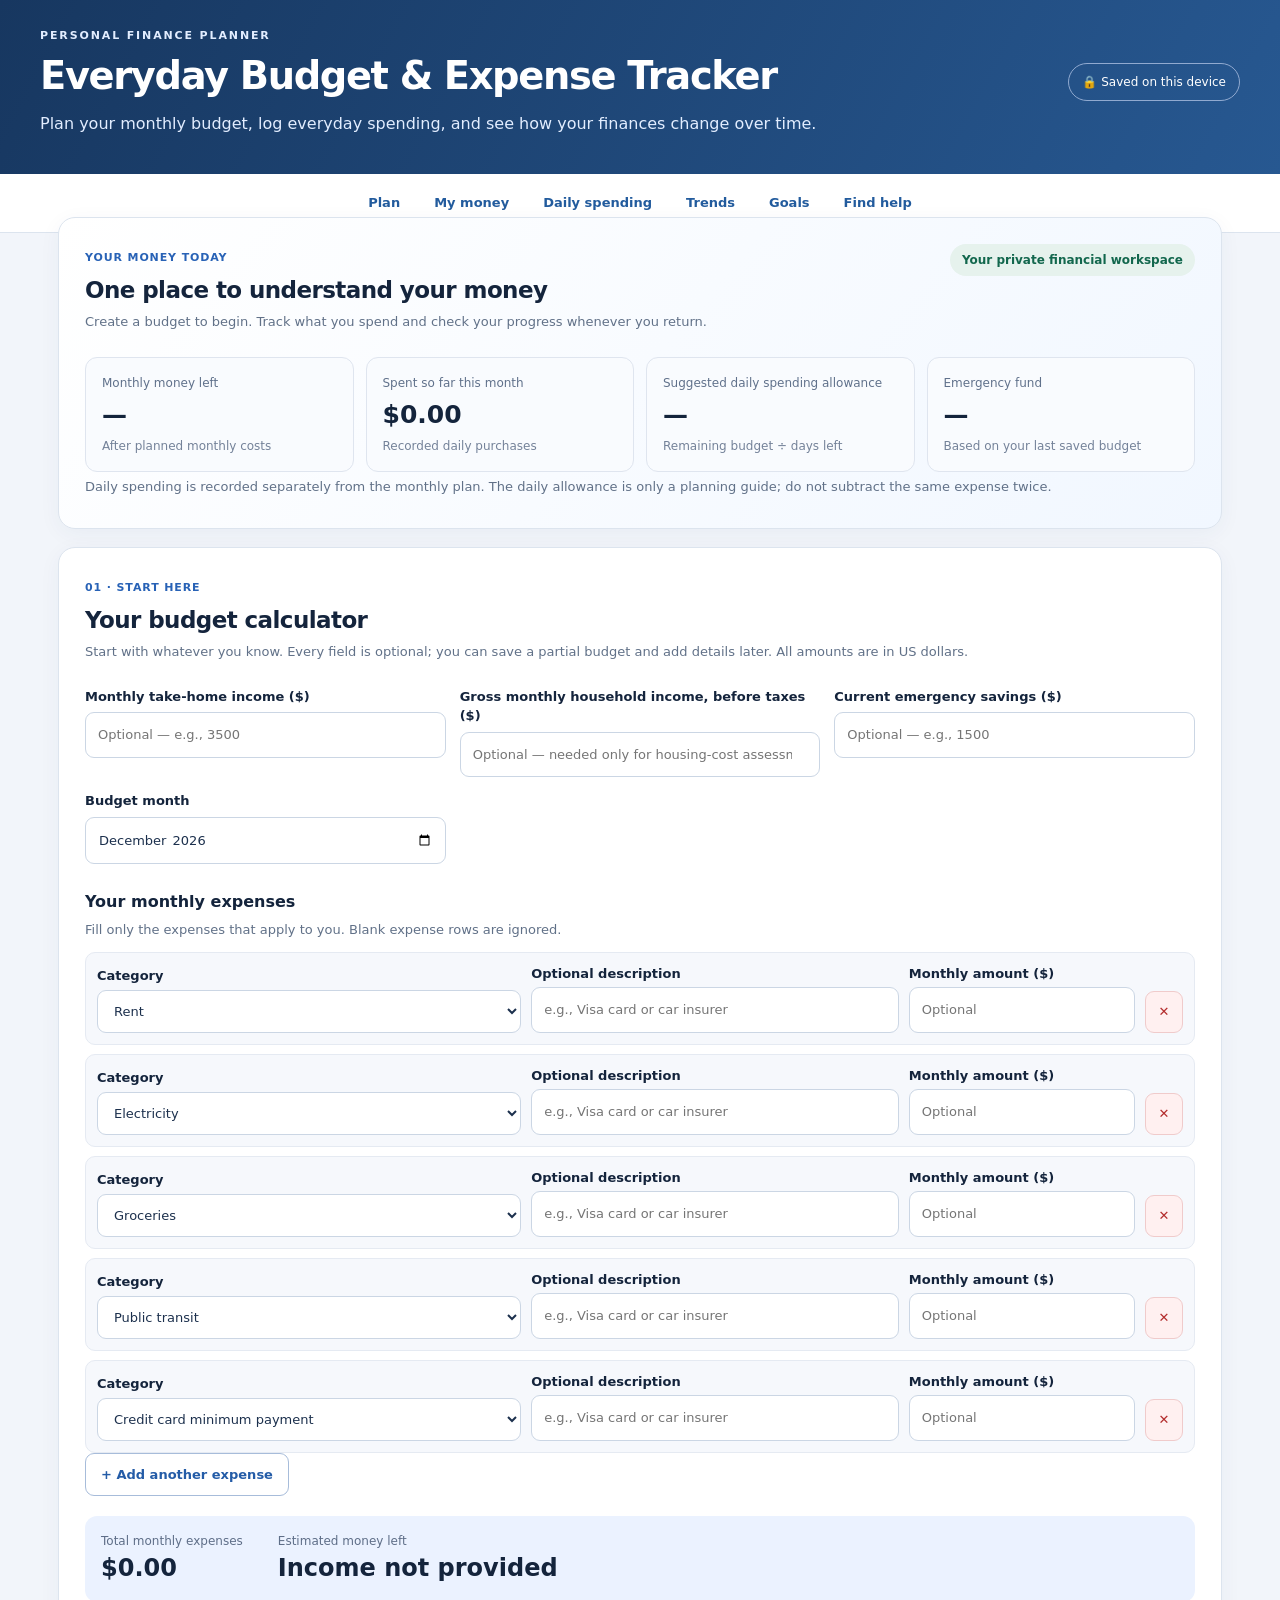
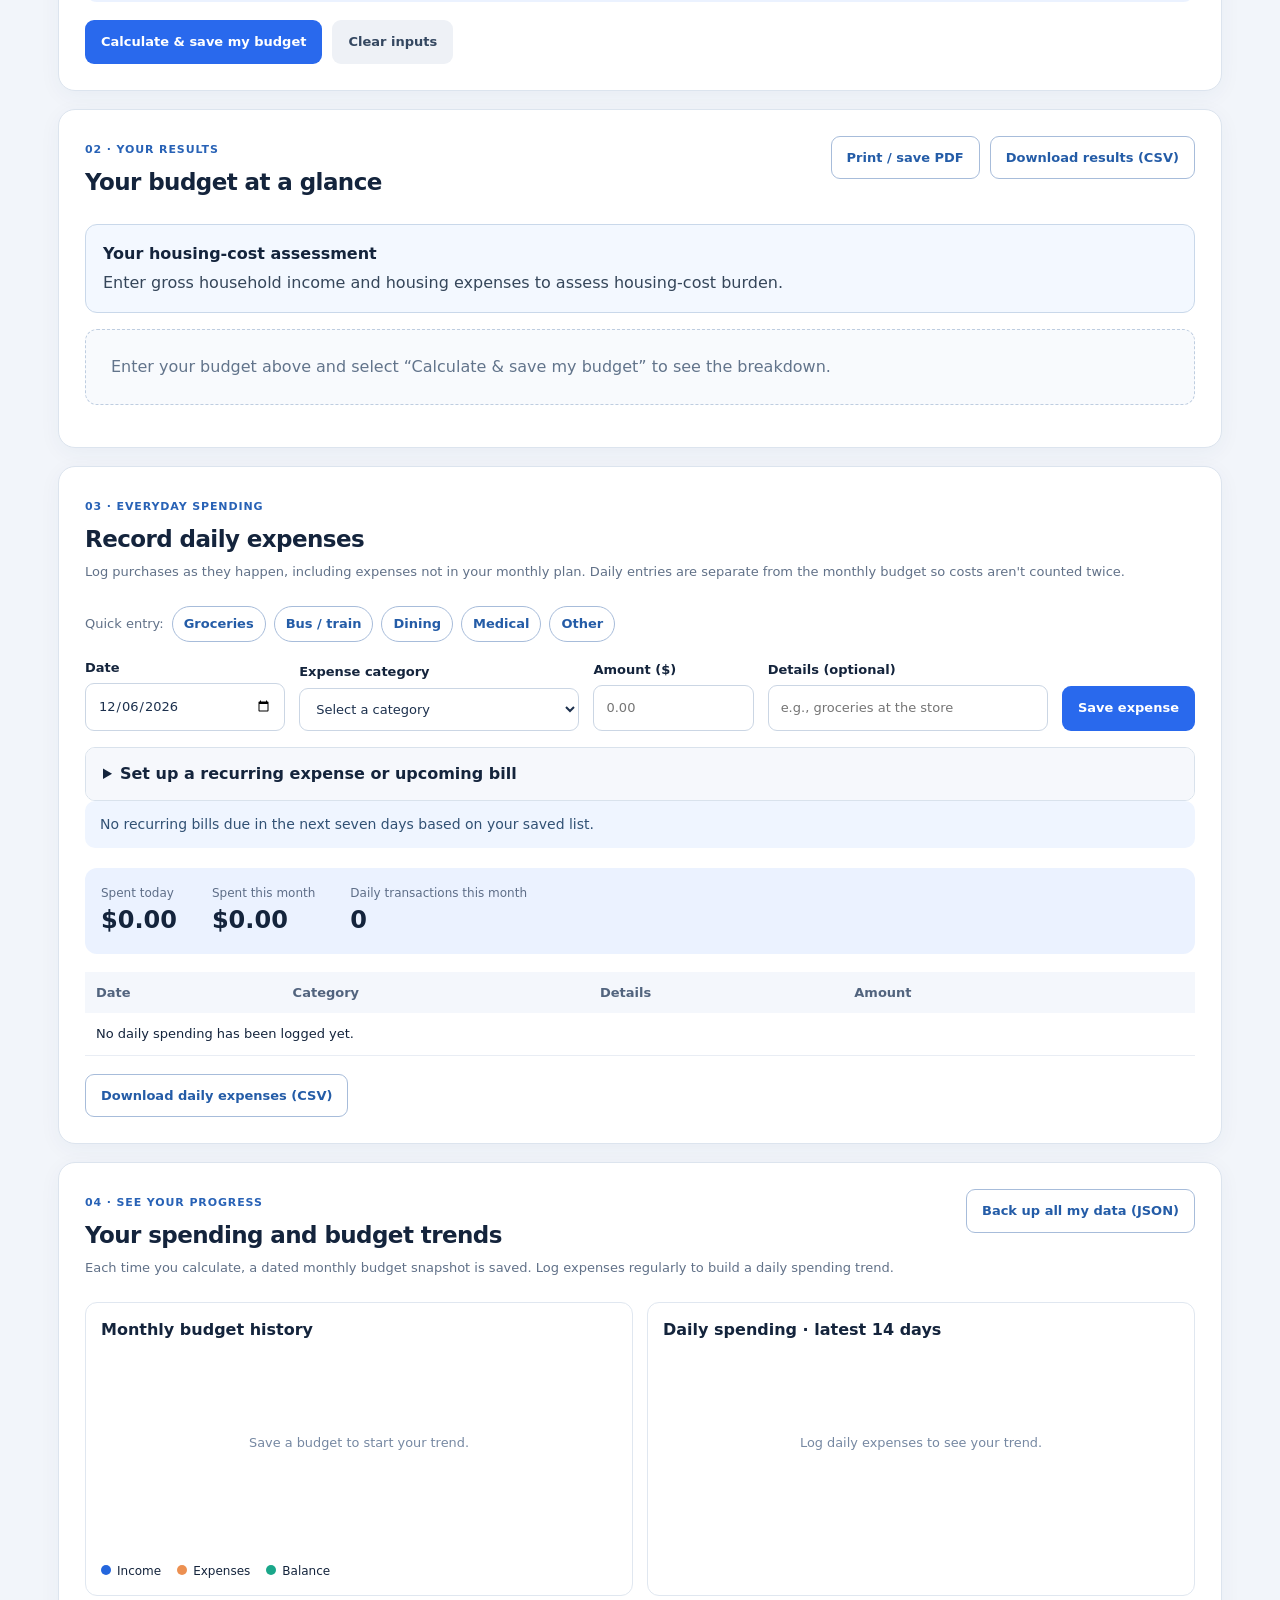
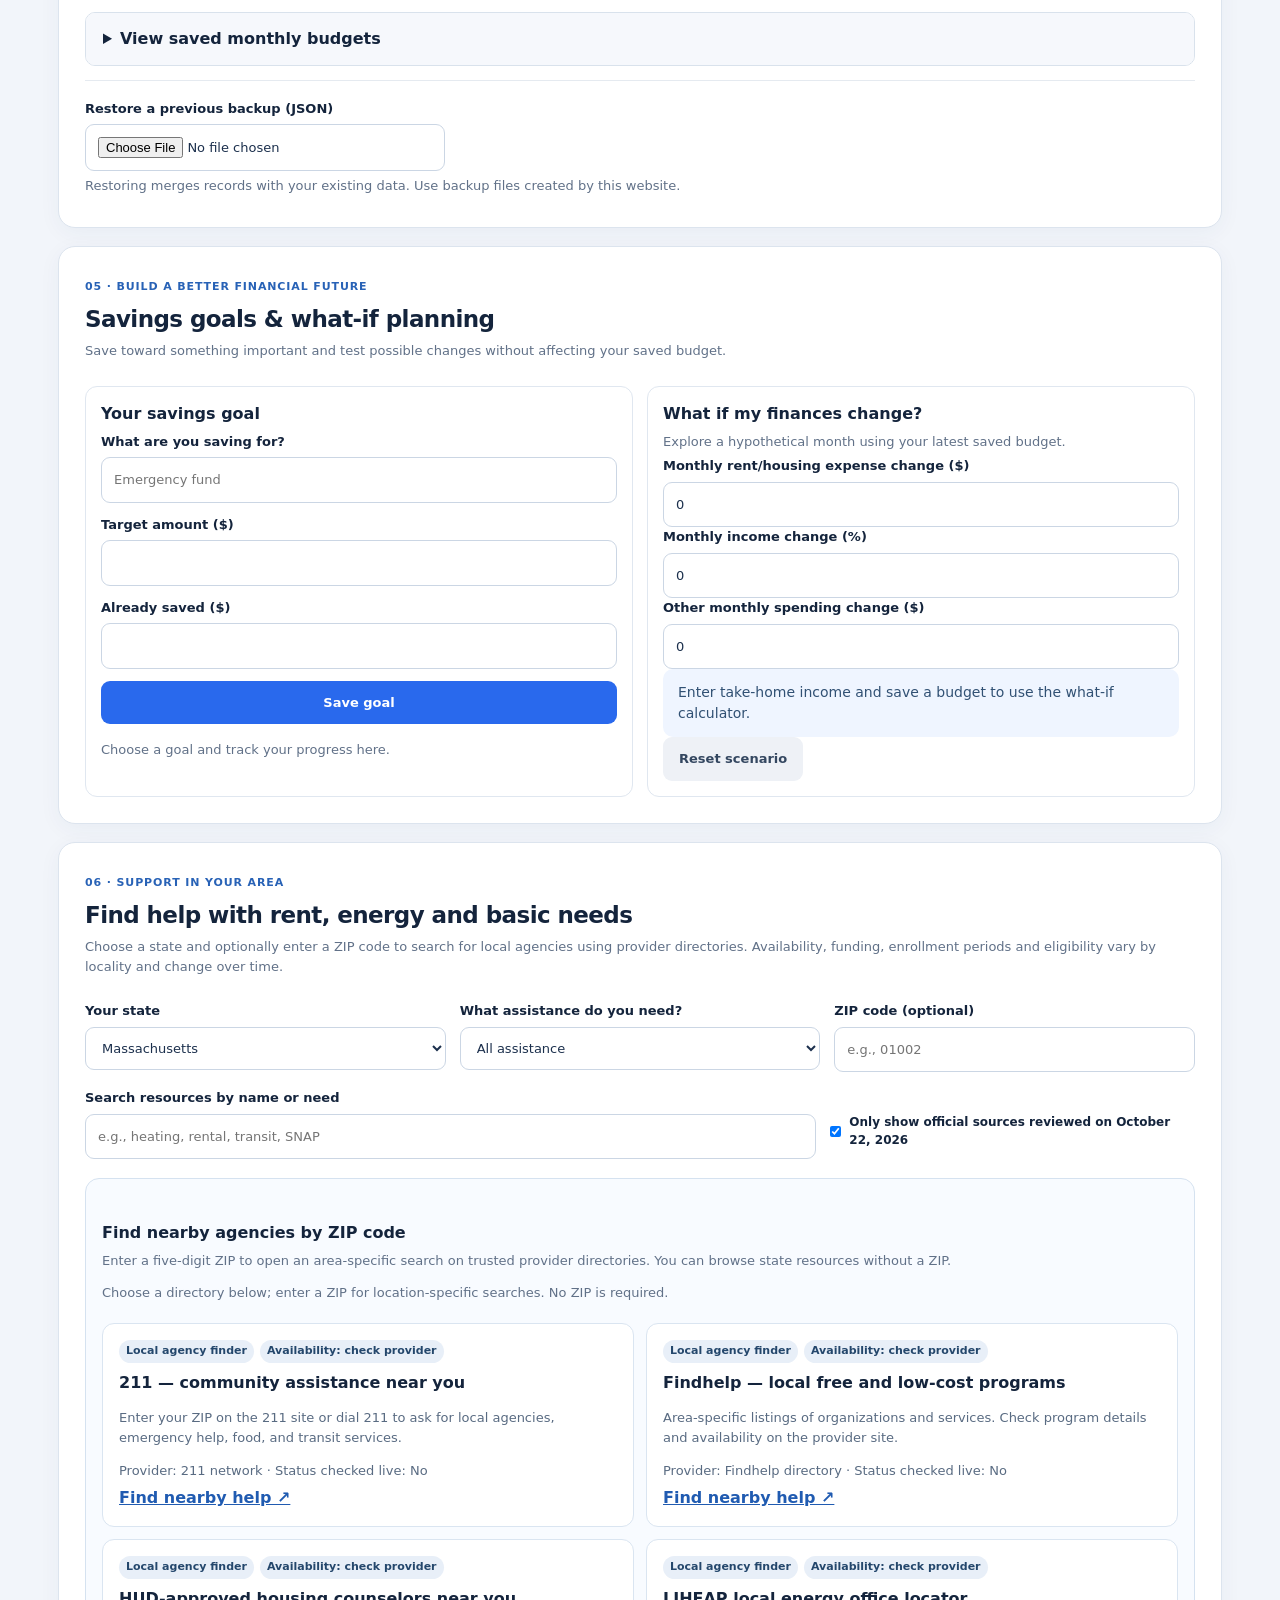
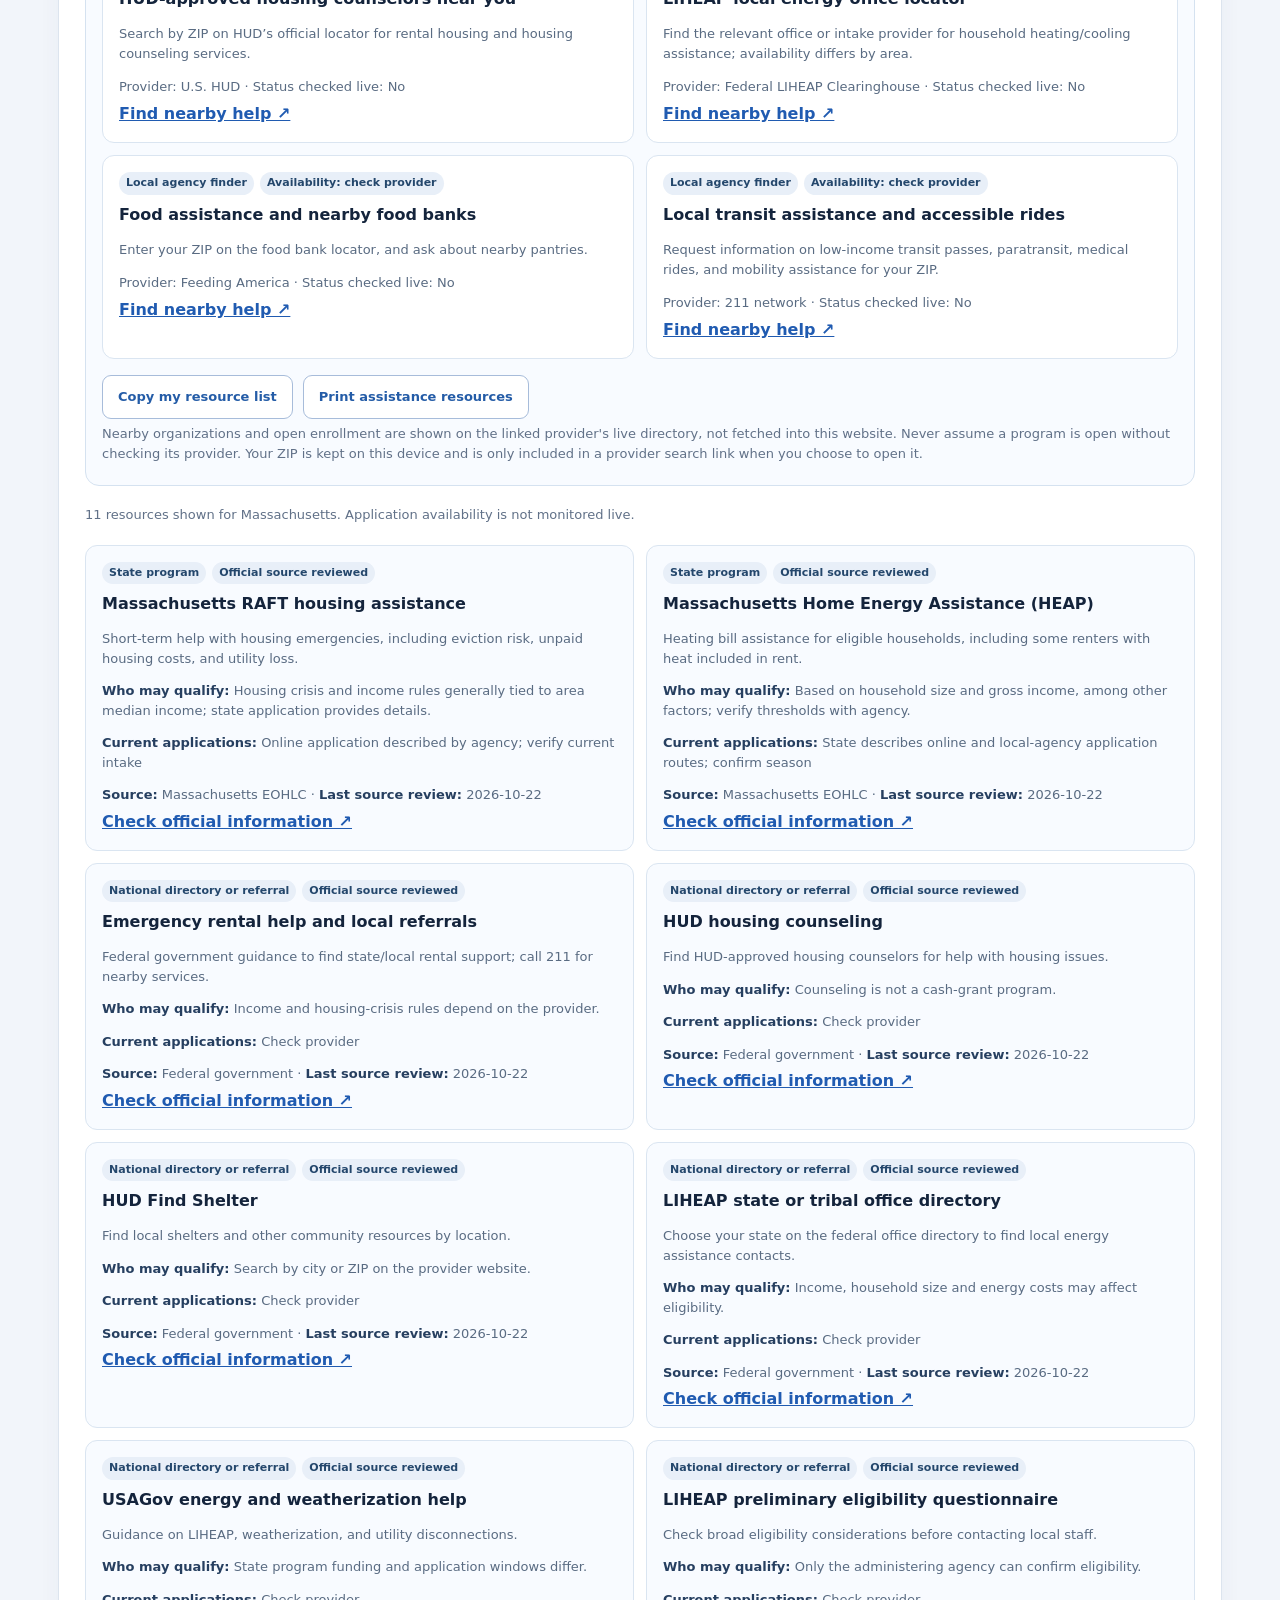
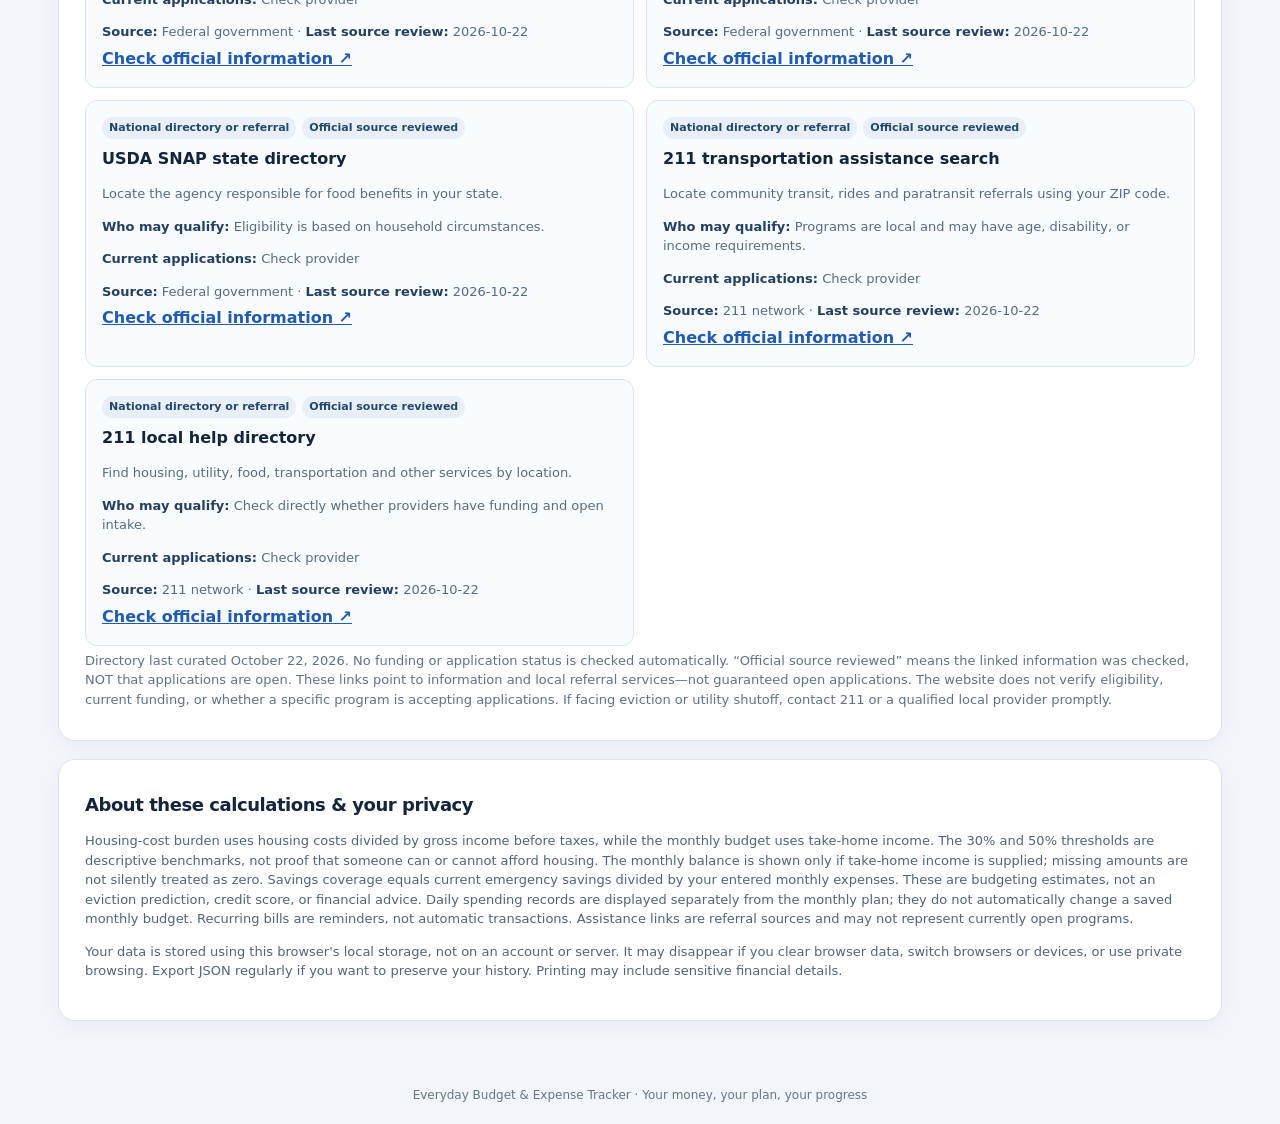
==== index.html @ e38769d4 "Add files via upload" ====
<!doctype html><html lang="en"><head><meta charset="utf-8"><meta name="viewport" content="width=device-width, initial-scale=1"><meta name="theme-color" content="#183c69"><title>Everyday Budget & Expense Tracker</title><link rel="stylesheet" href="style.css"></head><body>
<header class="hero"><div class="hero-inner"><div><p class="eyebrow">PERSONAL FINANCE PLANNER</p><h1>Everyday Budget & Expense Tracker</h1><p>Plan your monthly budget, log everyday spending, and see how your finances change over time.</p></div><span class="privacy-pill">🔒 Saved on this device</span></div></header>
<nav class="site-nav" aria-label="Dashboard navigation"><a href="#calculator">Plan</a><a href="#result">My money</a><a href="#daily">Daily spending</a><a href="#history">Trends</a><a href="#goals">Goals</a><a href="#assistance">Find help</a></nav><main class="shell">
<section class="panel dashboard" id="overview"><div class="section-top"><div><span class="kicker">YOUR MONEY TODAY</span><h2>One place to understand your money</h2><p class="muted" id="welcomeNote">Create a budget to begin. Track what you spend and check your progress whenever you return.</p></div><span class="tag">Your private financial workspace</span></div><div class="stat-grid"><div class="stat"><span>Monthly money left</span><strong id="dashBalance">—</strong><small>After planned monthly costs</small></div><div class="stat"><span>Spent so far this month</span><strong id="dashSpent">$0</strong><small>Recorded daily purchases</small></div><div class="stat"><span>Suggested daily spending allowance</span><strong id="dashDaily">—</strong><small>Remaining budget ÷ days left</small></div><div class="stat"><span>Emergency fund</span><strong id="dashSavings">—</strong><small>Based on your last saved budget</small></div></div><p class="muted">Daily spending is recorded separately from the monthly plan. The daily allowance is only a planning guide; do not subtract the same expense twice.</p></section>
<section class="panel" id="calculator"><div class="section-top"><div><span class="kicker">01 · START HERE</span><h2>Your budget calculator</h2><p class="muted">Start with whatever you know. Every field is optional; you can save a partial budget and add details later. All amounts are in US dollars.</p></div></div>
<form id="budgetForm"><div class="top-fields"><label>Monthly take-home income ($)<input id="income" type="number" min="0" step="0.01" placeholder="Optional — e.g., 3500"></label><label>Gross monthly household income, before taxes ($)<input id="grossIncome" type="number" min="0" step="0.01" placeholder="Optional — needed only for housing-cost assessment"></label><label>Current emergency savings ($)<input id="savings" type="number" min="0" step="0.01" placeholder="Optional — e.g., 1500"></label><label>Budget month<input id="budgetMonth" type="month"></label></div>
<div class="section-heading"><h3>Your monthly expenses</h3><p>Fill only the expenses that apply to you. Blank expense rows are ignored.</p></div>
<div id="expenseRows" class="expense-rows"></div><button type="button" class="outline" id="addExpense">+ Add another expense</button>
<div class="totals-strip"><div><small>Total monthly expenses</small><strong id="inputExpenses">$0.00</strong></div><div><small>Estimated money left</small><strong id="inputBalance">$0.00</strong></div></div>
<div class="actions"><button class="primary" type="submit">Calculate & save my budget</button><button class="subtle" type="button" id="clearForm">Clear inputs</button></div></form></section>
<section class="panel" id="result"><div class="section-top"><div><span class="kicker">02 · YOUR RESULTS</span><h2>Your budget at a glance</h2></div><div class="actions compact"><button type="button" class="outline" id="printResult">Print / save PDF</button><button type="button" class="outline" id="downloadResult">Download results (CSV)</button></div></div>
<div id="housingAssessment" class="assessment" aria-live="polite"><h3>Your housing-cost assessment</h3><p>Enter gross household income and housing expenses to assess housing-cost burden.</p></div><p id="emptyResult" class="empty">Enter your budget above and select “Calculate & save my budget” to see the breakdown.</p>
<div id="resultContent" hidden><div class="stat-grid"><div class="stat"><span>Income</span><strong id="statIncome"></strong></div><div class="stat"><span>Expenses</span><strong id="statExpenses"></strong></div><div class="stat"><span>Monthly balance</span><strong id="statBalance"></strong></div><div class="stat"><span>Savings coverage</span><strong id="statCoverage"></strong></div></div><p class="insight" id="budgetInsight"></p><div class="advice-grid"><div class="advice"><h3>How you are doing</h3><p id="decisionText"></p></div><div class="advice"><h3>Spending changes</h3><p id="trendText"></p></div></div><div class="pie-layout"><div class="pie-box"><h3>Your monthly budget breakdown</h3><canvas id="budgetPie" width="320" height="320" aria-label="Pie chart showing monthly expenses and remaining balance" role="img"></canvas></div><div class="legend" id="pieLegend"></div></div>
<details class="disclosure"><summary>View the full summary of what you entered</summary><div class="disclosure-body" id="submittedSummary"></div></details>
</div></section>
<section class="panel" id="daily"><div class="section-top"><div><span class="kicker">03 · EVERYDAY SPENDING</span><h2>Record daily expenses</h2><p class="muted">Log purchases as they happen, including expenses not in your monthly plan. Daily entries are separate from the monthly budget so costs aren't counted twice.</p></div></div>
<div class="quick-row"><span class="muted">Quick entry:</span> <button type="button" class="outline quick" data-quick="Groceries">Groceries</button> <button type="button" class="outline quick" data-quick="Bus fare">Bus / train</button> <button type="button" class="outline quick" data-quick="Restaurants">Dining</button> <button type="button" class="outline quick" data-quick="Medical bills">Medical</button> <button type="button" class="outline quick" data-quick="Other expense">Other</button></div><form id="dailyForm" class="daily-fields"><label>Date<input type="date" id="dailyDate" required></label><label>Expense category<select id="dailyCategory" required></select></label><label>Amount ($)<input type="number" id="dailyAmount" min="0.01" step="0.01" placeholder="0.00" required></label><label>Details (optional)<input id="dailyNote" maxlength="120" placeholder="e.g., groceries at the store"></label><button class="primary" type="submit">Save expense</button></form>
<details class="disclosure"><summary>Set up a recurring expense or upcoming bill</summary><form id="recurringForm" class="top-fields padded"><label>Bill name<input id="recName" maxlength="80" placeholder="e.g., Monthly transit pass" required></label><label>Category<select id="recCategory" required></select></label><label>Amount ($)<input type="number" id="recAmount" min="0.01" step=".01" required></label><label>Day due (1–28)<input type="number" id="recDay" min="1" max="28" required></label><button class="primary" type="submit">Save recurring bill</button></form><div id="recurringList" class="padded"></div><p class="muted padded">Reminders appear when you open this website; this version cannot send phone notifications or pay bills.</p></details><div id="upcomingBills" class="insight"></div><div class="daily-stats"><div><small>Spent today</small><strong id="todayTotal">$0.00</strong></div><div><small>Spent this month</small><strong id="monthDailyTotal">$0.00</strong></div><div><small>Daily transactions this month</small><strong id="dailyCount">0</strong></div></div>
<div class="table-wrap"><table><thead><tr><th>Date</th><th>Category</th><th>Details</th><th class="number">Amount</th><th></th></tr></thead><tbody id="dailyTable"></tbody></table></div><div class="actions"><button class="outline" id="exportDaily" type="button">Download daily expenses (CSV)</button></div></section>
<section class="panel" id="history"><div class="section-top"><div><span class="kicker">04 · SEE YOUR PROGRESS</span><h2>Your spending and budget trends</h2><p class="muted">Each time you calculate, a dated monthly budget snapshot is saved. Log expenses regularly to build a daily spending trend.</p></div><button class="outline" id="exportAll" type="button">Back up all my data (JSON)</button></div>
<div class="trend-grid"><div class="trend-card"><h3>Monthly budget history</h3><div class="scroll-chart"><svg id="monthlyTrend" viewBox="0 0 600 240" role="img" aria-label="Monthly income, expenses, and balance trend"></svg></div><div class="keys"><span class="key income-key">Income</span><span class="key expenses-key">Expenses</span><span class="key balance-key">Balance</span></div></div><div class="trend-card"><h3>Daily spending · latest 14 days</h3><div class="scroll-chart"><svg id="dailyTrend" viewBox="0 0 600 240" role="img" aria-label="Daily spending trend"></svg></div></div></div>
<details class="disclosure"><summary>View saved monthly budgets</summary><div class="table-wrap"><table><thead><tr><th>Saved</th><th>Budget month</th><th>Income</th><th>Expenses</th><th>Balance</th><th></th></tr></thead><tbody id="historyTable"></tbody></table></div></details>
<div class="restore"><label>Restore a previous backup (JSON)<input type="file" id="importFile" accept="application/json,.json"></label><p class="muted">Restoring merges records with your existing data. Use backup files created by this website.</p></div></section>
<section class="panel" id="goals"><div class="section-top"><div><span class="kicker">05 · BUILD A BETTER FINANCIAL FUTURE</span><h2>Savings goals & what-if planning</h2><p class="muted">Save toward something important and test possible changes without affecting your saved budget.</p></div></div><div class="trend-grid"><div class="trend-card"><h3>Your savings goal</h3><form id="goalForm" class="goal-form"><label>What are you saving for?<input id="goalName" maxlength="70" placeholder="Emergency fund" required></label><label>Target amount ($)<input id="goalTarget" type="number" min="1" step=".01" required></label><label>Already saved ($)<input id="goalSaved" type="number" min="0" step=".01" required></label><button class="primary" type="submit">Save goal</button></form><div id="goalDisplay" class="goal-display"></div></div><div class="trend-card"><h3>What if my finances change?</h3><p class="muted">Explore a hypothetical month using your latest saved budget.</p><label>Monthly rent/housing expense change ($)<input id="scenarioRent" type="number" step="1" value="0"></label><label>Monthly income change (%)<input id="scenarioIncome" type="number" step="1" value="0"></label><label>Other monthly spending change ($)<input id="scenarioOther" type="number" step="1" value="0"></label><div id="scenarioResult" class="insight">Save a budget first to use the what-if calculator.</div><button class="subtle" id="resetScenario" type="button">Reset scenario</button></div></div></section>
<section class="panel" id="assistance"><div class="section-top"><div><span class="kicker">06 · SUPPORT IN YOUR AREA</span><h2>Find help with rent, energy and basic needs</h2><p class="muted">Choose a state and optionally enter a ZIP code to search for local agencies using provider directories. Availability, funding, enrollment periods and eligibility vary by locality and change over time.</p></div></div><div class="top-fields"><label>Your state<select id="helpState"></select></label><label>What assistance do you need?<select id="helpType"><option value="all">All assistance</option><option value="rent">Rent or housing</option><option value="energy">Energy or utilities</option><option value="food">Food / basic needs</option><option value="transport">Transportation</option></select></label><label>ZIP code (optional)<input id="helpLocal" inputmode="numeric" pattern="[0-9]{5}" maxlength="5" placeholder="e.g., 01002"></label></div><div class="assistance-tools"><label>Search resources by name or need<input id="helpSearch" type="search" placeholder="e.g., heating, rental, transit, SNAP" autocomplete="off"></label><label><input type="checkbox" id="helpReviewed" checked> Only show official sources reviewed on October 22, 2026</label></div><div class="local-finder" id="localFinder"><div class="section-heading"><h3>Find nearby agencies by ZIP code</h3><p>Enter a five-digit ZIP to open an area-specific search on trusted provider directories. You can browse state resources without a ZIP.</p></div><p id="localStatus" class="muted" role="status">Enter your ZIP code above to see local search options.</p><div id="localResults" class="help-grid"></div><div class="actions"><button type="button" id="copyHelpList" class="outline">Copy my resource list</button><button type="button" id="printHelpList" class="outline">Print assistance resources</button></div><p class="muted">Nearby organizations and open enrollment are shown on the linked provider's live directory, not fetched into this website. Never assume a program is open without checking its provider. Your ZIP is kept on this device and is only included in a provider search link when you choose to open it.</p></div><p id="helpCount" class="muted" role="status"></p><div id="helpResults" class="help-grid" aria-live="polite"></div><p class="muted">Directory last curated October 22, 2026. No funding or application status is checked automatically. “Official source reviewed” means the linked information was checked, NOT that applications are open. These links point to information and local referral services—not guaranteed open applications. The website does not verify eligibility, current funding, or whether a specific program is accepting applications. If facing eviction or utility shutoff, contact 211 or a qualified local provider promptly.</p></section>
<section class="panel info"><h2>About these calculations & your privacy</h2><p>Housing-cost burden uses housing costs divided by gross income before taxes, while the monthly budget uses take-home income. The 30% and 50% thresholds are descriptive benchmarks, not proof that someone can or cannot afford housing. The monthly balance is shown only if take-home income is supplied; missing amounts are not silently treated as zero. Savings coverage equals current emergency savings divided by your entered monthly expenses. These are budgeting estimates, not an eviction prediction, credit score, or financial advice. Daily spending records are displayed separately from the monthly plan; they do not automatically change a saved monthly budget. Recurring bills are reminders, not automatic transactions. Assistance links are referral sources and may not represent currently open programs.</p><p>Your data is stored using this browser's local storage, not on an account or server. It may disappear if you clear browser data, switch browsers or devices, or use private browsing. Export JSON regularly if you want to preserve your history. Printing may include sensitive financial details.</p></section>
</main><footer>Everyday Budget & Expense Tracker · Your money, your plan, your progress</footer><script src="script.js" defer></script></body></html>
---- style.css ----
:root{font-family:Inter,system-ui,-apple-system,Segoe UI,Arial,sans-serif;color:#14243c;background:#f2f5fa;font-synthesis:none}*{box-sizing:border-box}body{margin:0;line-height:1.5}.hero{background:linear-gradient(118deg,#173760,#275891);color:white;padding:28px 22px 38px}.hero-inner{max-width:1200px;margin:auto;display:flex;align-items:center;justify-content:space-between;gap:25px}.hero h1{font-size:clamp(26px,3vw,39px);margin:2px 0 8px;letter-spacing:-.035em}.hero p{margin:0;color:#e2edff}.eyebrow{font-size:11px;letter-spacing:.17em;font-weight:800!important}.privacy-pill{white-space:nowrap;border:1px solid #91aad0;padding:9px 13px;border-radius:50px;font-size:12px}.shell{max-width:1200px;margin:-16px auto 45px;padding:0 18px;position:relative}.panel{background:white;border:1px solid #dce4ee;box-shadow:0 5px 22px #1837600c;border-radius:17px;padding:26px;margin-bottom:18px}.section-top{display:flex;justify-content:space-between;align-items:flex-start;flex-wrap:wrap;gap:14px;margin-bottom:20px}.kicker{font-size:11px;font-weight:800;letter-spacing:.08em;color:#2862b6}.panel h2{font-size:23px;letter-spacing:-.025em;margin:5px 0}.panel h3{margin:0 0 6px;font-size:16px}.muted,.section-heading p{color:#617188;font-size:13px;margin:5px 0}.top-fields,.daily-fields{display:grid;grid-template-columns:repeat(3,minmax(0,1fr));gap:14px}label{font-size:13px;font-weight:700;display:block}input,select{background:white;border:1px solid #cbd6e4;border-radius:9px;display:block;width:100%;min-width:0;padding:12px;color:#1c304d;font:inherit;font-weight:500;margin-top:6px}input:focus,select:focus{outline:3px solid #9cbdff;outline-offset:1px}.section-heading{margin:26px 0 12px}.expense-rows{display:grid;gap:9px}.expense-row{display:grid;grid-template-columns:minmax(170px,1.5fr) minmax(130px,1.3fr) minmax(100px,.8fr) 38px;gap:10px;align-items:end;padding:11px;background:#f6f8fc;border:1px solid #e5eaf2;border-radius:10px}.expense-row label{min-width:0}.expense-row input,.expense-row select{margin-top:4px}.actions{display:flex;flex-wrap:wrap;gap:10px;margin-top:18px}.actions.compact{margin:0}button{cursor:pointer;border-radius:9px;font:inherit;font-weight:750;font-size:13px;padding:11px 15px;border:1px solid transparent}button:focus-visible{outline:3px solid #8caff8}.primary{background:#2969ed;color:white}.primary:hover{background:#1b55cf}.outline{background:white;color:#245ca7;border-color:#a7bcda}.outline:hover,.subtle:hover{background:#eef4ff}.subtle{background:#eef1f6;color:#344760}.remove{background:#fff0f0;color:#b32c2c;padding:10px;border:1px solid #f0cbcb}.totals-strip,.daily-stats{margin-top:20px;background:#ebf2ff;padding:16px;border-radius:12px;display:flex;gap:35px;flex-wrap:wrap}.totals-strip div,.daily-stats div{display:flex;flex-direction:column}.totals-strip small,.daily-stats small{color:#5e6e88}.totals-strip strong,.daily-stats strong{font-size:24px}.stat-grid{display:grid;grid-template-columns:repeat(4,1fr);gap:12px}.stat{border:1px solid #dfe5ef;border-radius:12px;padding:16px;background:#f9fbfe}.stat span{font-size:12px;color:#60718b;display:block}.stat strong{font-size:25px;display:block;margin-top:4px}.negative{color:#c02d3b!important}.positive{color:#167f67!important}.insight{background:#eff5ff;padding:13px 15px;border-radius:10px;color:#315174;font-size:14px}.pie-layout{display:grid;grid-template-columns:minmax(250px,390px) 1fr;gap:24px;align-items:center;margin:18px 0}.pie-box{text-align:center}.pie-box canvas{width:min(100%,310px);height:auto;display:block;margin:15px auto}.legend{display:grid;grid-template-columns:repeat(2,minmax(0,1fr));gap:9px 20px;align-content:center}.legend-item{display:flex;justify-content:space-between;gap:8px;font-size:13px;border-bottom:1px solid #e6ebf1;padding:7px 0}.legend-item span:first-child{display:flex;gap:9px;align-items:center}.dot{width:11px;height:11px;border-radius:3px;flex:none}.disclosure{border:1px solid #d9e2ec;border-radius:10px;margin-top:16px;overflow:hidden}summary{cursor:pointer;font-weight:750;background:#f6f8fc;padding:14px 17px}.disclosure-body{padding:15px}.summary-line{display:flex;justify-content:space-between;border-bottom:1px solid #ecf0f5;padding:7px 0;gap:12px;font-size:13px}.daily-fields{grid-template-columns:1fr 1.4fr .8fr 1.4fr auto;align-items:end}.daily-fields button{min-height:45px}.table-wrap{overflow-x:auto;margin-top:18px}table{width:100%;border-collapse:collapse;font-size:13px;min-width:580px}th{text-align:left;color:#52647e;background:#f4f7fc;padding:11px}td{border-bottom:1px solid #e9edf4;padding:11px}td.number{text-align:right}td button{padding:6px 9px;font-size:12px}.trend-grid{display:grid;grid-template-columns:1fr 1fr;gap:14px}.trend-card{border:1px solid #e0e7f0;border-radius:12px;padding:15px}.scroll-chart svg{width:100%;height:auto;min-height:200px}.keys{display:flex;gap:16px;flex-wrap:wrap;font-size:12px}.key:before{content:' ';display:inline-block;width:10px;height:10px;border-radius:50%;margin-right:6px}.income-key:before{background:#2466dd}.expenses-key:before{background:#ec9051}.balance-key:before{background:#1aa78a}.restore{padding-top:18px;margin-top:14px;border-top:1px solid #e5eaf0}.restore input{max-width:360px}.empty{color:#62748b;padding:25px;background:#f8fafd;border:1px dashed #becde0;border-radius:12px}.info{color:#53637b;font-size:13px}.info h2{color:#14243c;font-size:18px}footer{text-align:center;padding:20px;color:#67758a;font-size:12px}@media(max-width:840px){.daily-fields{grid-template-columns:repeat(2,minmax(0,1fr))}.stat-grid{grid-template-columns:repeat(2,1fr)}.trend-grid{grid-template-columns:1fr}.pie-layout{grid-template-columns:1fr}.legend{max-width:650px;margin:auto}}@media(max-width:540px){.hero-inner{display:block}.privacy-pill{display:inline-block;margin-top:15px}.panel{padding:17px}.top-fields,.daily-fields{grid-template-columns:1fr}.expense-row{grid-template-columns:1fr 1fr}.expense-row label:first-child{grid-column:1/-1}.stat strong{font-size:21px}.stat-grid{gap:6px}.legend{grid-template-columns:1fr}}@media print{body{background:white}.hero,.actions,#calculator,#daily,#history,.info,footer,.disclosure,.privacy-pill{display:none!important}.shell{margin:0;padding:0}.panel{border:0;box-shadow:none}.panel#result{display:block!important}#resultContent{display:block!important}.pie-layout{break-inside:avoid}button{display:none}}

.site-nav{display:flex;gap:10px;flex-wrap:wrap;justify-content:center;background:#fff;border-bottom:1px solid #dce4ee;padding:12px}.site-nav a{color:#225b9d;text-decoration:none;font-size:13px;font-weight:750;padding:7px 12px;border-radius:20px}.site-nav a:hover{background:#ebf2ff}.dashboard{background:linear-gradient(130deg,#fff,#f1f7ff)}.tag{background:#e6f2ed;color:#12674d;border-radius:30px;padding:7px 12px;font-size:12px;font-weight:700}.assessment{padding:17px;border:1px solid #c9d8ea;background:#f3f8ff;border-radius:12px;margin-bottom:16px}.assessment h3{margin:0 0 5px}.assessment p{margin:0;color:#35465a}.advice-grid{display:grid;grid-template-columns:1fr 1fr;gap:14px}.advice{border:1px solid #e0e7f0;border-radius:12px;padding:14px}.advice p{font-size:14px;color:#40516b}.padded{padding:15px}.goal-form{display:grid;gap:12px}.goal-display{margin-top:16px}.progress{height:14px;background:#e2e9f3;border-radius:30px;overflow:hidden;margin:10px 0}.progress>div{height:100%;background:#258765;border-radius:30px}.help-grid{display:grid;grid-template-columns:repeat(2,1fr);gap:12px;margin-top:20px}.resource{border:1px solid #dae5f1;background:#f8fbff;padding:16px;border-radius:12px}.resource h3{margin:0 0 5px}.resource p{font-size:13px;color:#596b82}.resource a{font-weight:750;color:#205bb1}.bill{display:flex;align-items:center;justify-content:space-between;gap:12px;padding:11px;border-bottom:1px solid #e5edf5}.bill button{padding:5px 8px}small{font-size:12px}.stat small{display:block;color:#748299;margin-top:4px}.goal-display p{font-size:13px}@media(max-width:700px){.advice-grid,.help-grid{grid-template-columns:1fr}.site-nav{justify-content:flex-start}.tag{display:none}}@media print{.site-nav,#overview,#goals,#assistance{display:none!important}.assessment{display:block}}
.quick-row{display:flex;align-items:center;gap:8px;flex-wrap:wrap;margin-bottom:16px}.quick-row button{padding:7px 11px;border-radius:25px}

/* Curated program directory */
.assistance-tools{display:grid;grid-template-columns:2fr 1fr;gap:14px;align-items:end;margin:16px 0}.assistance-tools label:has([type=checkbox]){display:flex;align-items:center;gap:8px;padding-bottom:10px;font-size:12px}.assistance-tools input[type=checkbox]{width:auto;margin:0}.resource-meta{display:flex;flex-wrap:wrap;gap:6px;margin-bottom:8px}.resource-meta span{background:#e8eff8;color:#24476c;border-radius:12px;font-size:11px;font-weight:700;padding:3px 7px}.resource p{line-height:1.5}.resource strong{color:#263f60}@media(max-width:720px){.assistance-tools{grid-template-columns:1fr}}

.local-finder{margin:1.2rem 0;padding:1rem;border:1px solid #d5e2f0;border-radius:14px;background:#f8fbff}.local-finder .resource{background:white}.local-finder .actions{margin-top:1rem}.local-finder p{line-height:1.55}@media print{.site-nav,.actions,.local-finder button,.quick-row,form{display:none!important}.local-finder{break-inside:avoid}}
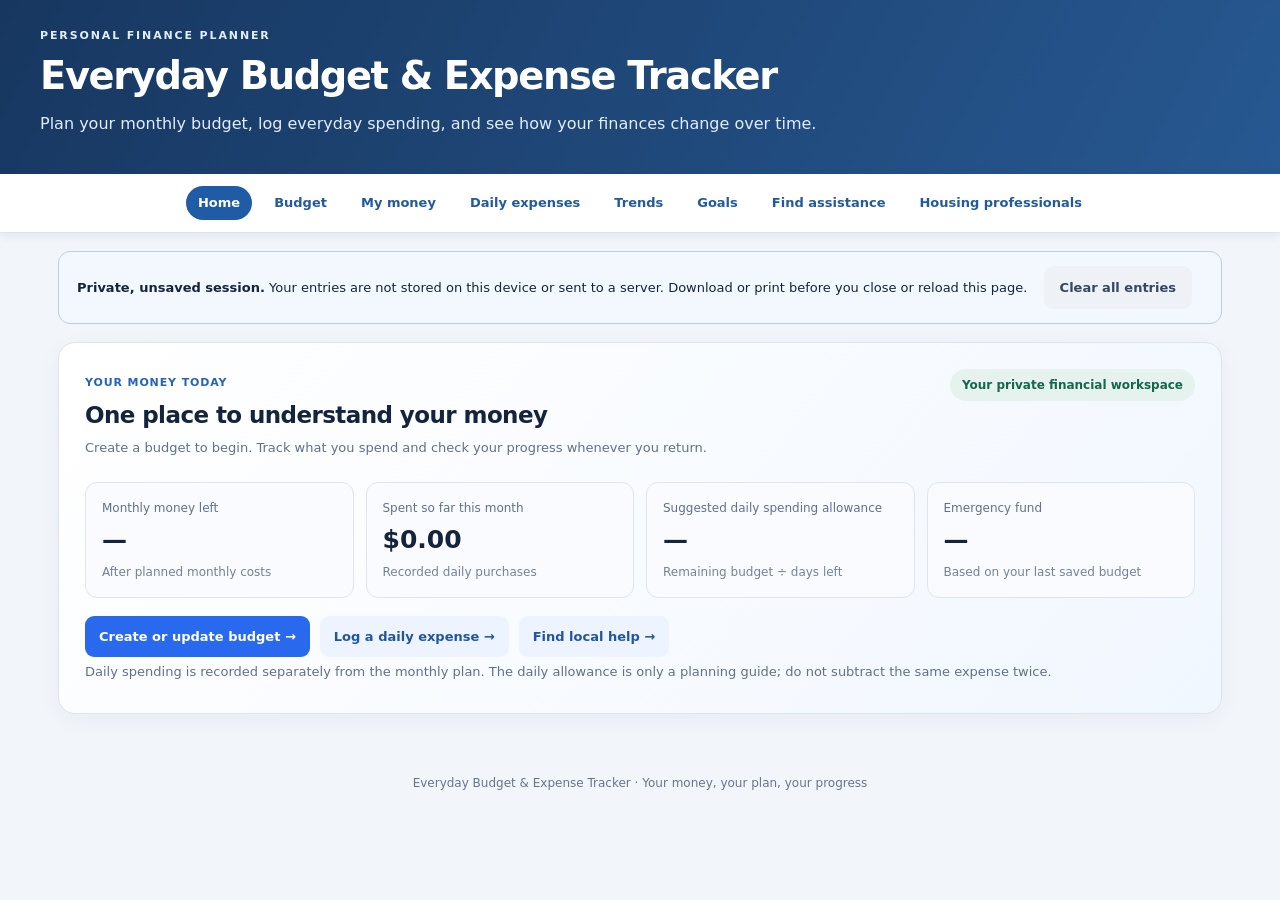
==== commit db2ec5ab: "Add files via upload" ====
--- a/index.html
+++ b/index.html
@@ -1,27 +1,27 @@
-<!doctype html><html lang="en"><head><meta charset="utf-8"><meta name="viewport" content="width=device-width, initial-scale=1"><meta name="theme-color" content="#183c69"><title>Everyday Budget & Expense Tracker</title><link rel="stylesheet" href="style.css"></head><body>
-<header class="hero"><div class="hero-inner"><div><p class="eyebrow">PERSONAL FINANCE PLANNER</p><h1>Everyday Budget & Expense Tracker</h1><p>Plan your monthly budget, log everyday spending, and see how your finances change over time.</p></div><span class="privacy-pill">🔒 Saved on this device</span></div></header>
-<nav class="site-nav" aria-label="Dashboard navigation"><a href="#calculator">Plan</a><a href="#result">My money</a><a href="#daily">Daily spending</a><a href="#history">Trends</a><a href="#goals">Goals</a><a href="#assistance">Find help</a></nav><main class="shell">
-<section class="panel dashboard" id="overview"><div class="section-top"><div><span class="kicker">YOUR MONEY TODAY</span><h2>One place to understand your money</h2><p class="muted" id="welcomeNote">Create a budget to begin. Track what you spend and check your progress whenever you return.</p></div><span class="tag">Your private financial workspace</span></div><div class="stat-grid"><div class="stat"><span>Monthly money left</span><strong id="dashBalance">—</strong><small>After planned monthly costs</small></div><div class="stat"><span>Spent so far this month</span><strong id="dashSpent">$0</strong><small>Recorded daily purchases</small></div><div class="stat"><span>Suggested daily spending allowance</span><strong id="dashDaily">—</strong><small>Remaining budget ÷ days left</small></div><div class="stat"><span>Emergency fund</span><strong id="dashSavings">—</strong><small>Based on your last saved budget</small></div></div><p class="muted">Daily spending is recorded separately from the monthly plan. The daily allowance is only a planning guide; do not subtract the same expense twice.</p></section>
+<!doctype html><html lang="en"><head><meta charset="utf-8"><meta name="viewport" content="width=device-width, initial-scale=1"><meta name="theme-color" content="#183c69"><title>Everyday Budget & Expense Tracker</title><link rel="stylesheet" href="style.css"></head><body data-page="home">
+<header class="hero"><div class="hero-inner"><div><p class="eyebrow">PERSONAL FINANCE PLANNER</p><h1>Everyday Budget & Expense Tracker</h1><p>Plan your monthly budget, log everyday spending, and see how your finances change over time.</p></div></div></header>
+<nav class="site-nav" aria-label="Main navigation"><a href="#home" data-panel="home">Home</a><a href="#budget" data-panel="budget">Budget</a><a href="#money" data-panel="money">My money</a><a href="#daily" data-panel="daily">Daily expenses</a><a href="#trends" data-panel="trends">Trends</a><a href="#goals" data-panel="goals">Goals</a><a href="#help" data-panel="help">Find assistance</a><a href="professional.html">Housing professionals</a></nav><main class="shell"><div class="privacy-notice"><strong>Private, unsaved session.</strong> Your entries are not stored on this device or sent to a server. Download or print before you close or reload this page. <button class="subtle" id="clearEverything" type="button">Clear all entries</button></div>
+<section class="panel dashboard" id="overview"><div class="section-top"><div><span class="kicker">YOUR MONEY TODAY</span><h2>One place to understand your money</h2><p class="muted" id="welcomeNote">Create a budget to begin. Track what you spend and check your progress whenever you return.</p></div><span class="tag">Your private financial workspace</span></div><div class="stat-grid"><div class="stat"><span>Monthly money left</span><strong id="dashBalance">—</strong><small>After planned monthly costs</small></div><div class="stat"><span>Spent so far this month</span><strong id="dashSpent">$0</strong><small>Recorded daily purchases</small></div><div class="stat"><span>Suggested daily spending allowance</span><strong id="dashDaily">—</strong><small>Remaining budget ÷ days left</small></div><div class="stat"><span>Emergency fund</span><strong id="dashSavings">—</strong><small>Based on your last saved budget</small></div></div><div class="actions"><a class="page-cta" href="budget.html">Create or update budget →</a><a class="page-cta secondary" href="daily.html">Log a daily expense →</a><a class="page-cta secondary" href="help.html">Find local help →</a></div><p class="muted">Daily spending is recorded separately from the monthly plan. The daily allowance is only a planning guide; do not subtract the same expense twice.</p></section>
 <section class="panel" id="calculator"><div class="section-top"><div><span class="kicker">01 · START HERE</span><h2>Your budget calculator</h2><p class="muted">Start with whatever you know. Every field is optional; you can save a partial budget and add details later. All amounts are in US dollars.</p></div></div>
 <form id="budgetForm"><div class="top-fields"><label>Monthly take-home income ($)<input id="income" type="number" min="0" step="0.01" placeholder="Optional — e.g., 3500"></label><label>Gross monthly household income, before taxes ($)<input id="grossIncome" type="number" min="0" step="0.01" placeholder="Optional — needed only for housing-cost assessment"></label><label>Current emergency savings ($)<input id="savings" type="number" min="0" step="0.01" placeholder="Optional — e.g., 1500"></label><label>Budget month<input id="budgetMonth" type="month"></label></div>
 <div class="section-heading"><h3>Your monthly expenses</h3><p>Fill only the expenses that apply to you. Blank expense rows are ignored.</p></div>
 <div id="expenseRows" class="expense-rows"></div><button type="button" class="outline" id="addExpense">+ Add another expense</button>
 <div class="totals-strip"><div><small>Total monthly expenses</small><strong id="inputExpenses">$0.00</strong></div><div><small>Estimated money left</small><strong id="inputBalance">$0.00</strong></div></div>
-<div class="actions"><button class="primary" type="submit">Calculate & save my budget</button><button class="subtle" type="button" id="clearForm">Clear inputs</button></div></form></section>
+<div class="actions"><button class="primary" type="submit">Calculate my budget</button><button class="subtle" type="button" id="clearForm">Clear inputs</button></div></form></section>
 <section class="panel" id="result"><div class="section-top"><div><span class="kicker">02 · YOUR RESULTS</span><h2>Your budget at a glance</h2></div><div class="actions compact"><button type="button" class="outline" id="printResult">Print / save PDF</button><button type="button" class="outline" id="downloadResult">Download results (CSV)</button></div></div>
-<div id="housingAssessment" class="assessment" aria-live="polite"><h3>Your housing-cost assessment</h3><p>Enter gross household income and housing expenses to assess housing-cost burden.</p></div><p id="emptyResult" class="empty">Enter your budget above and select “Calculate & save my budget” to see the breakdown.</p>
+<div id="housingAssessment" class="assessment" aria-live="polite"><h3>Your housing-cost assessment</h3><p>Enter gross household income and housing expenses to assess housing-cost burden.</p></div><p id="emptyResult" class="empty">Enter your budget above and select “Calculate my budget” to see the breakdown.</p>
 <div id="resultContent" hidden><div class="stat-grid"><div class="stat"><span>Income</span><strong id="statIncome"></strong></div><div class="stat"><span>Expenses</span><strong id="statExpenses"></strong></div><div class="stat"><span>Monthly balance</span><strong id="statBalance"></strong></div><div class="stat"><span>Savings coverage</span><strong id="statCoverage"></strong></div></div><p class="insight" id="budgetInsight"></p><div class="advice-grid"><div class="advice"><h3>How you are doing</h3><p id="decisionText"></p></div><div class="advice"><h3>Spending changes</h3><p id="trendText"></p></div></div><div class="pie-layout"><div class="pie-box"><h3>Your monthly budget breakdown</h3><canvas id="budgetPie" width="320" height="320" aria-label="Pie chart showing monthly expenses and remaining balance" role="img"></canvas></div><div class="legend" id="pieLegend"></div></div>
 <details class="disclosure"><summary>View the full summary of what you entered</summary><div class="disclosure-body" id="submittedSummary"></div></details>
 </div></section>
 <section class="panel" id="daily"><div class="section-top"><div><span class="kicker">03 · EVERYDAY SPENDING</span><h2>Record daily expenses</h2><p class="muted">Log purchases as they happen, including expenses not in your monthly plan. Daily entries are separate from the monthly budget so costs aren't counted twice.</p></div></div>
-<div class="quick-row"><span class="muted">Quick entry:</span> <button type="button" class="outline quick" data-quick="Groceries">Groceries</button> <button type="button" class="outline quick" data-quick="Bus fare">Bus / train</button> <button type="button" class="outline quick" data-quick="Restaurants">Dining</button> <button type="button" class="outline quick" data-quick="Medical bills">Medical</button> <button type="button" class="outline quick" data-quick="Other expense">Other</button></div><form id="dailyForm" class="daily-fields"><label>Date<input type="date" id="dailyDate" required></label><label>Expense category<select id="dailyCategory" required></select></label><label>Amount ($)<input type="number" id="dailyAmount" min="0.01" step="0.01" placeholder="0.00" required></label><label>Details (optional)<input id="dailyNote" maxlength="120" placeholder="e.g., groceries at the store"></label><button class="primary" type="submit">Save expense</button></form>
+<div class="quick-row"><span class="muted">Quick entry:</span> <button type="button" class="outline quick" data-quick="Groceries">Groceries</button> <button type="button" class="outline quick" data-quick="Bus fare">Bus / train</button> <button type="button" class="outline quick" data-quick="Restaurants">Dining</button> <button type="button" class="outline quick" data-quick="Medical bills">Medical</button> <button type="button" class="outline quick" data-quick="Other expense">Other</button></div><form id="dailyForm" class="daily-fields"><label>Date<input type="date" id="dailyDate" required></label><label>Expense category<select id="dailyCategory" required></select></label><label>Amount ($)<input type="number" id="dailyAmount" min="0.01" step="0.01" placeholder="0.00" required></label><button type="button" class="outline" id="addDailyRow">+ Add another expense</button><div id="dailyExtraRows" class="daily-extra-rows"></div><button class="primary" type="submit">Add expenses to this session</button></form>
 <details class="disclosure"><summary>Set up a recurring expense or upcoming bill</summary><form id="recurringForm" class="top-fields padded"><label>Bill name<input id="recName" maxlength="80" placeholder="e.g., Monthly transit pass" required></label><label>Category<select id="recCategory" required></select></label><label>Amount ($)<input type="number" id="recAmount" min="0.01" step=".01" required></label><label>Day due (1–28)<input type="number" id="recDay" min="1" max="28" required></label><button class="primary" type="submit">Save recurring bill</button></form><div id="recurringList" class="padded"></div><p class="muted padded">Reminders appear when you open this website; this version cannot send phone notifications or pay bills.</p></details><div id="upcomingBills" class="insight"></div><div class="daily-stats"><div><small>Spent today</small><strong id="todayTotal">$0.00</strong></div><div><small>Spent this month</small><strong id="monthDailyTotal">$0.00</strong></div><div><small>Daily transactions this month</small><strong id="dailyCount">0</strong></div></div>
-<div class="table-wrap"><table><thead><tr><th>Date</th><th>Category</th><th>Details</th><th class="number">Amount</th><th></th></tr></thead><tbody id="dailyTable"></tbody></table></div><div class="actions"><button class="outline" id="exportDaily" type="button">Download daily expenses (CSV)</button></div></section>
-<section class="panel" id="history"><div class="section-top"><div><span class="kicker">04 · SEE YOUR PROGRESS</span><h2>Your spending and budget trends</h2><p class="muted">Each time you calculate, a dated monthly budget snapshot is saved. Log expenses regularly to build a daily spending trend.</p></div><button class="outline" id="exportAll" type="button">Back up all my data (JSON)</button></div>
+<div class="table-wrap"><table><thead><tr><th>Date</th><th>Category</th><th class="number">Amount</th><th></th></tr></thead><tbody id="dailyTable"></tbody></table></div><div class="actions"><button class="outline" id="exportDaily" type="button">Download daily expenses (CSV)</button></div></section>
+<section class="panel" id="history"><div class="section-top"><div><span class="kicker">04 · SEE YOUR PROGRESS</span><h2>Your spending and budget trends</h2><p class="muted">Each time you calculate, a monthly budget snapshot is kept only until the page is closed. Log expenses regularly to build a daily spending trend.</p></div><button class="outline" id="exportAll" type="button">Back up all my data (JSON)</button></div>
 <div class="trend-grid"><div class="trend-card"><h3>Monthly budget history</h3><div class="scroll-chart"><svg id="monthlyTrend" viewBox="0 0 600 240" role="img" aria-label="Monthly income, expenses, and balance trend"></svg></div><div class="keys"><span class="key income-key">Income</span><span class="key expenses-key">Expenses</span><span class="key balance-key">Balance</span></div></div><div class="trend-card"><h3>Daily spending · latest 14 days</h3><div class="scroll-chart"><svg id="dailyTrend" viewBox="0 0 600 240" role="img" aria-label="Daily spending trend"></svg></div></div></div>
-<details class="disclosure"><summary>View saved monthly budgets</summary><div class="table-wrap"><table><thead><tr><th>Saved</th><th>Budget month</th><th>Income</th><th>Expenses</th><th>Balance</th><th></th></tr></thead><tbody id="historyTable"></tbody></table></div></details>
-<div class="restore"><label>Restore a previous backup (JSON)<input type="file" id="importFile" accept="application/json,.json"></label><p class="muted">Restoring merges records with your existing data. Use backup files created by this website.</p></div></section>
+<details class="disclosure"><summary>View calculated monthly budgets</summary><div class="table-wrap"><table><thead><tr><th>Saved</th><th>Budget month</th><th>Income</th><th>Expenses</th><th>Balance</th><th></th></tr></thead><tbody id="historyTable"></tbody></table></div></details>
+<div class="restore"><label>Import a previous exported report (optional)<input type="file" id="importFile" accept="application/json,.json"></label><p class="muted">Restoring merges records with your existing data. Use backup files created by this website.</p></div></section>
 <section class="panel" id="goals"><div class="section-top"><div><span class="kicker">05 · BUILD A BETTER FINANCIAL FUTURE</span><h2>Savings goals & what-if planning</h2><p class="muted">Save toward something important and test possible changes without affecting your saved budget.</p></div></div><div class="trend-grid"><div class="trend-card"><h3>Your savings goal</h3><form id="goalForm" class="goal-form"><label>What are you saving for?<input id="goalName" maxlength="70" placeholder="Emergency fund" required></label><label>Target amount ($)<input id="goalTarget" type="number" min="1" step=".01" required></label><label>Already saved ($)<input id="goalSaved" type="number" min="0" step=".01" required></label><button class="primary" type="submit">Save goal</button></form><div id="goalDisplay" class="goal-display"></div></div><div class="trend-card"><h3>What if my finances change?</h3><p class="muted">Explore a hypothetical month using your latest saved budget.</p><label>Monthly rent/housing expense change ($)<input id="scenarioRent" type="number" step="1" value="0"></label><label>Monthly income change (%)<input id="scenarioIncome" type="number" step="1" value="0"></label><label>Other monthly spending change ($)<input id="scenarioOther" type="number" step="1" value="0"></label><div id="scenarioResult" class="insight">Save a budget first to use the what-if calculator.</div><button class="subtle" id="resetScenario" type="button">Reset scenario</button></div></div></section>
 <section class="panel" id="assistance"><div class="section-top"><div><span class="kicker">06 · SUPPORT IN YOUR AREA</span><h2>Find help with rent, energy and basic needs</h2><p class="muted">Choose a state and optionally enter a ZIP code to search for local agencies using provider directories. Availability, funding, enrollment periods and eligibility vary by locality and change over time.</p></div></div><div class="top-fields"><label>Your state<select id="helpState"></select></label><label>What assistance do you need?<select id="helpType"><option value="all">All assistance</option><option value="rent">Rent or housing</option><option value="energy">Energy or utilities</option><option value="food">Food / basic needs</option><option value="transport">Transportation</option></select></label><label>ZIP code (optional)<input id="helpLocal" inputmode="numeric" pattern="[0-9]{5}" maxlength="5" placeholder="e.g., 01002"></label></div><div class="assistance-tools"><label>Search resources by name or need<input id="helpSearch" type="search" placeholder="e.g., heating, rental, transit, SNAP" autocomplete="off"></label><label><input type="checkbox" id="helpReviewed" checked> Only show official sources reviewed on October 22, 2026</label></div><div class="local-finder" id="localFinder"><div class="section-heading"><h3>Find nearby agencies by ZIP code</h3><p>Enter a five-digit ZIP to open an area-specific search on trusted provider directories. You can browse state resources without a ZIP.</p></div><p id="localStatus" class="muted" role="status">Enter your ZIP code above to see local search options.</p><div id="localResults" class="help-grid"></div><div class="actions"><button type="button" id="copyHelpList" class="outline">Copy my resource list</button><button type="button" id="printHelpList" class="outline">Print assistance resources</button></div><p class="muted">Nearby organizations and open enrollment are shown on the linked provider's live directory, not fetched into this website. Never assume a program is open without checking its provider. Your ZIP is kept on this device and is only included in a provider search link when you choose to open it.</p></div><p id="helpCount" class="muted" role="status"></p><div id="helpResults" class="help-grid" aria-live="polite"></div><p class="muted">Directory last curated October 22, 2026. No funding or application status is checked automatically. “Official source reviewed” means the linked information was checked, NOT that applications are open. These links point to information and local referral services—not guaranteed open applications. The website does not verify eligibility, current funding, or whether a specific program is accepting applications. If facing eviction or utility shutoff, contact 211 or a qualified local provider promptly.</p></section>
-<section class="panel info"><h2>About these calculations & your privacy</h2><p>Housing-cost burden uses housing costs divided by gross income before taxes, while the monthly budget uses take-home income. The 30% and 50% thresholds are descriptive benchmarks, not proof that someone can or cannot afford housing. The monthly balance is shown only if take-home income is supplied; missing amounts are not silently treated as zero. Savings coverage equals current emergency savings divided by your entered monthly expenses. These are budgeting estimates, not an eviction prediction, credit score, or financial advice. Daily spending records are displayed separately from the monthly plan; they do not automatically change a saved monthly budget. Recurring bills are reminders, not automatic transactions. Assistance links are referral sources and may not represent currently open programs.</p><p>Your data is stored using this browser's local storage, not on an account or server. It may disappear if you clear browser data, switch browsers or devices, or use private browsing. Export JSON regularly if you want to preserve your history. Printing may include sensitive financial details.</p></section>
+<section class="panel" id="professional"><span class="kicker">HOUSING STABILITY PROFESSIONAL WORKSPACE</span><h2>Household financial assessment</h2><p class="muted">Use anonymous amounts only. No names, addresses, SSNs, or client IDs. This workspace is separate from the individual budget, does not save any entry and clears when the page reloads.</p><div class="actions"><button id="clearCase" class="outline" type="button">Clear this assessment</button><button id="downloadCase" class="outline" type="button">Download case report (CSV)</button><button id="printCase" class="outline" type="button">Print / save PDF</button></div><form id="caseForm"><div class="top-fields"><label>Gross household monthly income ($)<input id="caseGross" type="number" min="0" step=".01" placeholder="Optional"></label><label>Take-home monthly income ($)<input id="caseNet" type="number" min="0" step=".01" placeholder="Optional"></label><label>Monthly rent or mortgage ($)<input id="caseRent" type="number" min="0" step=".01" placeholder="Optional"></label><label>Monthly utilities ($)<input id="caseUtilities" type="number" min="0" step=".01" placeholder="Optional"></label><label>Transportation ($)<input id="caseTransport" type="number" min="0" step=".01" placeholder="Public transit, rides, fuel"></label><label>Food and groceries ($)<input id="caseFood" type="number" min="0" step=".01"></label><label>Medical and insurance ($)<input id="caseMedical" type="number" min="0" step=".01"></label><label>Childcare and dependent care ($)<input id="caseCare" type="number" min="0" step=".01"></label><label>Debt payments ($)<input id="caseDebt" type="number" min="0" step=".01"></label><label>Other monthly costs ($)<input id="caseOther" type="number" min="0" step=".01"></label><label>Outstanding rent arrears ($)<input id="caseArrears" type="number" min="0" step=".01"></label><label>Past-due utilities ($)<input id="caseUtilityDebt" type="number" min="0" step=".01"></label></div><div class="actions"><button type="submit" class="primary">Generate assessment</button></div></form><div id="caseResults" hidden><div class="stat-grid"><div class="stat"><span>Monthly costs entered</span><strong id="caseTotal"></strong></div><div class="stat"><span>Monthly remaining</span><strong id="caseBalance"></strong></div><div class="stat"><span>Housing burden</span><strong id="caseBurden"></strong></div><div class="stat"><span>Total arrears</span><strong id="casePastDue"></strong></div></div><h3>Expense breakdown</h3><canvas id="caseChart" width="640" height="250" role="img" aria-label="Monthly expense breakdown bar chart" style="width:100%;max-width:760px"></canvas><h3>Household assessment</h3><p id="caseAssessment" class="insight"></p><details class="disclosure" open><summary>Full entered summary</summary><div id="caseSummary" class="disclosure-body"></div></details><h3>Potential next steps</h3><div id="caseActions" class="advice"></div><p class="muted">These are planning indicators, not eligibility decisions, legal guidance, or eviction forecasts. Verify local assistance with the agency. Do not use this tool to make automated benefit decisions.</p></div></section><section class="panel info"><h2>About these calculations & your privacy</h2><p>Housing-cost burden uses housing costs divided by gross income before taxes, while the monthly budget uses take-home income. The 30% and 50% thresholds are descriptive benchmarks, not proof that someone can or cannot afford housing. The monthly balance is shown only if take-home income is supplied; missing amounts are not silently treated as zero. Savings coverage equals current emergency savings divided by your entered monthly expenses. These are budgeting estimates, not an eviction prediction, credit score, or financial advice. Daily spending records are displayed separately from the monthly plan; they do not automatically change a calculated monthly budget. Recurring bills are reminders, not automatic transactions. Assistance links are referral sources and may not represent currently open programs.</p><p>Financial entries stay in page memory only while this tab is open. They are not stored on the device or uploaded to a server. Refreshing or leaving the page removes them. Download or print a report before leaving. Printing may include sensitive financial details.</p></section>
 </main><footer>Everyday Budget & Expense Tracker · Your money, your plan, your progress</footer><script src="script.js" defer></script></body></html>
--- a/style.css
+++ b/style.css
@@ -7,3 +7,18 @@
 .assistance-tools{display:grid;grid-template-columns:2fr 1fr;gap:14px;align-items:end;margin:16px 0}.assistance-tools label:has([type=checkbox]){display:flex;align-items:center;gap:8px;padding-bottom:10px;font-size:12px}.assistance-tools input[type=checkbox]{width:auto;margin:0}.resource-meta{display:flex;flex-wrap:wrap;gap:6px;margin-bottom:8px}.resource-meta span{background:#e8eff8;color:#24476c;border-radius:12px;font-size:11px;font-weight:700;padding:3px 7px}.resource p{line-height:1.5}.resource strong{color:#263f60}@media(max-width:720px){.assistance-tools{grid-template-columns:1fr}}
 
 .local-finder{margin:1.2rem 0;padding:1rem;border:1px solid #d5e2f0;border-radius:14px;background:#f8fbff}.local-finder .resource{background:white}.local-finder .actions{margin-top:1rem}.local-finder p{line-height:1.55}@media print{.site-nav,.actions,.local-finder button,.quick-row,form{display:none!important}.local-finder{break-inside:avoid}}
+
+/* Full-page navigation: each tab has its own URL and its own main content. */
+body[data-page] main.shell > section{display:none}
+body[data-page="home"] #overview,body[data-page="budget"] #calculator,body[data-page="money"] #result,body[data-page="daily"] #daily,body[data-page="trends"] #history,body[data-page="goals"] #goals,body[data-page="help"] #assistance{display:block}
+body[data-page="home"] #overview{display:block}
+.site-nav a.active{background:#245eaa;color:white}.site-nav{position:sticky;top:0;z-index:5;box-shadow:0 2px 10px #18376018}
+.shell{margin:20px auto 45px}.expense-row{grid-template-columns:minmax(200px,2fr) minmax(120px,1fr) 38px}.daily-fields{grid-template-columns:1fr 1.4fr .8fr auto}
+@media(max-width:600px){.expense-row{grid-template-columns:1fr 1fr}.expense-row label:first-child{grid-column:auto}.daily-fields{grid-template-columns:1fr}.site-nav{position:static;gap:4px}}
+@media print{body[data-page="money"] #result,body[data-page="help"] #assistance{display:block!important}}
+
+.page-cta{display:inline-block;background:#2969ed;color:white!important;border-radius:9px;text-decoration:none;padding:11px 14px;font-weight:750;font-size:13px}.page-cta.secondary{background:#edf4ff;color:#22559e!important}
+
+#dailyForm{grid-template-columns:1fr 1.4fr 1fr;align-items:end}#addDailyRow,#dailyExtraRows,#dailyForm>button[type=submit]{grid-column:1/-1;justify-self:start}.daily-extra-rows{display:grid;gap:9px;width:100%}.daily-extra-row{display:grid;grid-template-columns:minmax(180px,2fr) minmax(130px,1fr) 45px;align-items:end;gap:12px;padding:12px;border-radius:10px;background:#f5f8fc}.daily-extra-row .remove{height:45px}@media(max-width:640px){#dailyForm{grid-template-columns:1fr}.daily-extra-row{grid-template-columns:1fr 1fr}.daily-extra-row .remove{grid-column:1/-1;justify-self:end}}
+
+.privacy-notice{padding:14px 18px;border:1px solid #bfcee2;border-radius:12px;background:#f3f8ff;margin-bottom:18px;font-size:13px}.privacy-notice button{margin-left:12px}.site-nav a.active{background:#205ba6;color:#fff}.site-nav{position:sticky;top:0;z-index:8}.shell{margin:18px auto 40px}#professional .top-fields{grid-template-columns:repeat(3,minmax(0,1fr))}#caseChart{background:#f9fbfe;border-radius:12px;margin:10px 0}#professional .advice{margin-top:10px}@media(max-width:720px){#professional .top-fields{grid-template-columns:1fr}.site-nav{position:static}}@media print{body.printing-case .hero,body.printing-case nav,body.printing-case .privacy-notice,body.printing-case footer,body.printing-case .panel:not(#professional),body.printing-case #professional form,body.printing-case #professional .actions{display:none!important}body.printing-case #professional{display:block!important}body.printing-case #caseResults{display:block!important}}
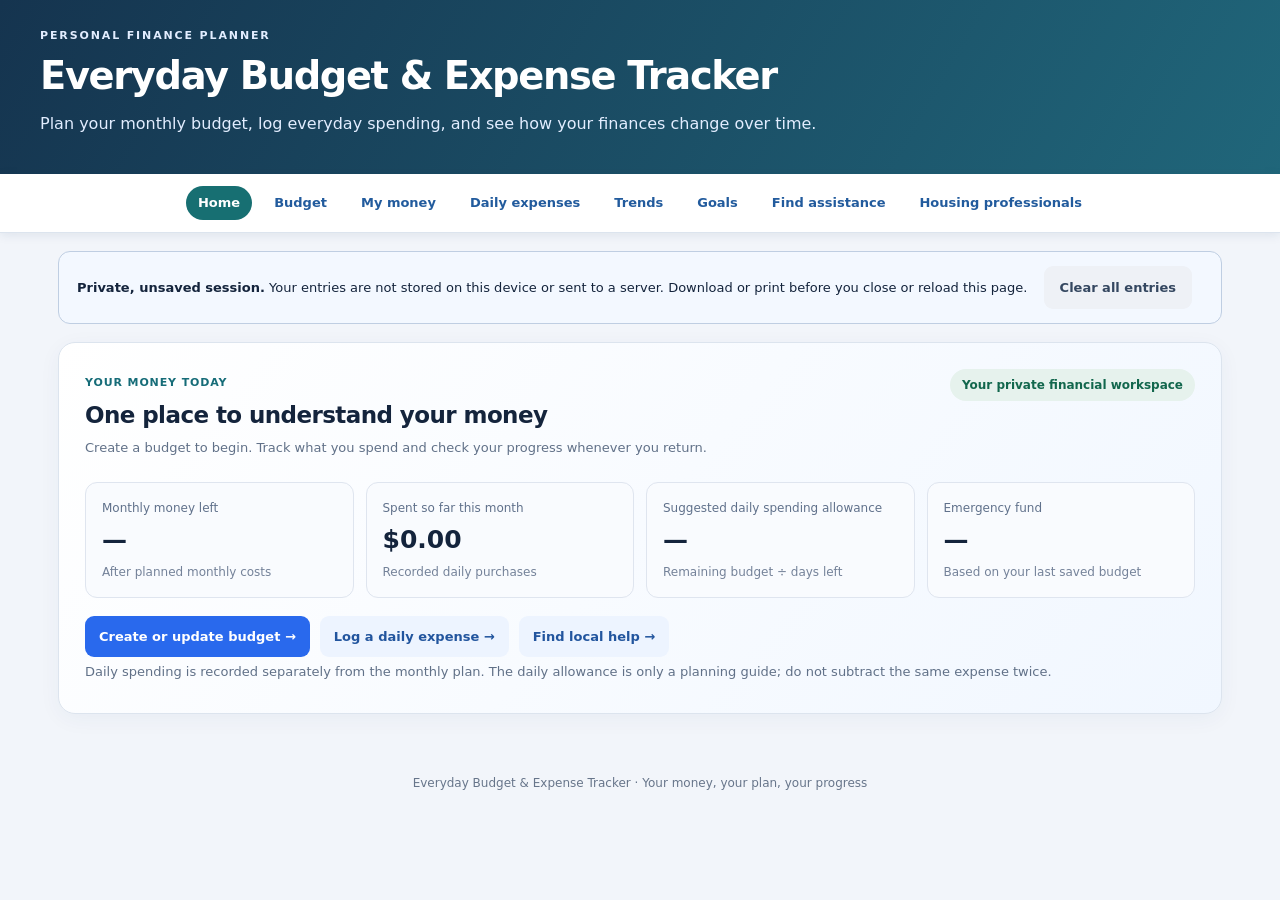
==== commit 11bc7ddc: "Add files via upload" ====
--- a/index.html
+++ b/index.html
@@ -23,5 +23,7 @@
 <div class="restore"><label>Import a previous exported report (optional)<input type="file" id="importFile" accept="application/json,.json"></label><p class="muted">Restoring merges records with your existing data. Use backup files created by this website.</p></div></section>
 <section class="panel" id="goals"><div class="section-top"><div><span class="kicker">05 · BUILD A BETTER FINANCIAL FUTURE</span><h2>Savings goals & what-if planning</h2><p class="muted">Save toward something important and test possible changes without affecting your saved budget.</p></div></div><div class="trend-grid"><div class="trend-card"><h3>Your savings goal</h3><form id="goalForm" class="goal-form"><label>What are you saving for?<input id="goalName" maxlength="70" placeholder="Emergency fund" required></label><label>Target amount ($)<input id="goalTarget" type="number" min="1" step=".01" required></label><label>Already saved ($)<input id="goalSaved" type="number" min="0" step=".01" required></label><button class="primary" type="submit">Save goal</button></form><div id="goalDisplay" class="goal-display"></div></div><div class="trend-card"><h3>What if my finances change?</h3><p class="muted">Explore a hypothetical month using your latest saved budget.</p><label>Monthly rent/housing expense change ($)<input id="scenarioRent" type="number" step="1" value="0"></label><label>Monthly income change (%)<input id="scenarioIncome" type="number" step="1" value="0"></label><label>Other monthly spending change ($)<input id="scenarioOther" type="number" step="1" value="0"></label><div id="scenarioResult" class="insight">Save a budget first to use the what-if calculator.</div><button class="subtle" id="resetScenario" type="button">Reset scenario</button></div></div></section>
 <section class="panel" id="assistance"><div class="section-top"><div><span class="kicker">06 · SUPPORT IN YOUR AREA</span><h2>Find help with rent, energy and basic needs</h2><p class="muted">Choose a state and optionally enter a ZIP code to search for local agencies using provider directories. Availability, funding, enrollment periods and eligibility vary by locality and change over time.</p></div></div><div class="top-fields"><label>Your state<select id="helpState"></select></label><label>What assistance do you need?<select id="helpType"><option value="all">All assistance</option><option value="rent">Rent or housing</option><option value="energy">Energy or utilities</option><option value="food">Food / basic needs</option><option value="transport">Transportation</option></select></label><label>ZIP code (optional)<input id="helpLocal" inputmode="numeric" pattern="[0-9]{5}" maxlength="5" placeholder="e.g., 01002"></label></div><div class="assistance-tools"><label>Search resources by name or need<input id="helpSearch" type="search" placeholder="e.g., heating, rental, transit, SNAP" autocomplete="off"></label><label><input type="checkbox" id="helpReviewed" checked> Only show official sources reviewed on October 22, 2026</label></div><div class="local-finder" id="localFinder"><div class="section-heading"><h3>Find nearby agencies by ZIP code</h3><p>Enter a five-digit ZIP to open an area-specific search on trusted provider directories. You can browse state resources without a ZIP.</p></div><p id="localStatus" class="muted" role="status">Enter your ZIP code above to see local search options.</p><div id="localResults" class="help-grid"></div><div class="actions"><button type="button" id="copyHelpList" class="outline">Copy my resource list</button><button type="button" id="printHelpList" class="outline">Print assistance resources</button></div><p class="muted">Nearby organizations and open enrollment are shown on the linked provider's live directory, not fetched into this website. Never assume a program is open without checking its provider. Your ZIP is kept on this device and is only included in a provider search link when you choose to open it.</p></div><p id="helpCount" class="muted" role="status"></p><div id="helpResults" class="help-grid" aria-live="polite"></div><p class="muted">Directory last curated October 22, 2026. No funding or application status is checked automatically. “Official source reviewed” means the linked information was checked, NOT that applications are open. These links point to information and local referral services—not guaranteed open applications. The website does not verify eligibility, current funding, or whether a specific program is accepting applications. If facing eviction or utility shutoff, contact 211 or a qualified local provider promptly.</p></section>
-<section class="panel" id="professional"><span class="kicker">HOUSING STABILITY PROFESSIONAL WORKSPACE</span><h2>Household financial assessment</h2><p class="muted">Use anonymous amounts only. No names, addresses, SSNs, or client IDs. This workspace is separate from the individual budget, does not save any entry and clears when the page reloads.</p><div class="actions"><button id="clearCase" class="outline" type="button">Clear this assessment</button><button id="downloadCase" class="outline" type="button">Download case report (CSV)</button><button id="printCase" class="outline" type="button">Print / save PDF</button></div><form id="caseForm"><div class="top-fields"><label>Gross household monthly income ($)<input id="caseGross" type="number" min="0" step=".01" placeholder="Optional"></label><label>Take-home monthly income ($)<input id="caseNet" type="number" min="0" step=".01" placeholder="Optional"></label><label>Monthly rent or mortgage ($)<input id="caseRent" type="number" min="0" step=".01" placeholder="Optional"></label><label>Monthly utilities ($)<input id="caseUtilities" type="number" min="0" step=".01" placeholder="Optional"></label><label>Transportation ($)<input id="caseTransport" type="number" min="0" step=".01" placeholder="Public transit, rides, fuel"></label><label>Food and groceries ($)<input id="caseFood" type="number" min="0" step=".01"></label><label>Medical and insurance ($)<input id="caseMedical" type="number" min="0" step=".01"></label><label>Childcare and dependent care ($)<input id="caseCare" type="number" min="0" step=".01"></label><label>Debt payments ($)<input id="caseDebt" type="number" min="0" step=".01"></label><label>Other monthly costs ($)<input id="caseOther" type="number" min="0" step=".01"></label><label>Outstanding rent arrears ($)<input id="caseArrears" type="number" min="0" step=".01"></label><label>Past-due utilities ($)<input id="caseUtilityDebt" type="number" min="0" step=".01"></label></div><div class="actions"><button type="submit" class="primary">Generate assessment</button></div></form><div id="caseResults" hidden><div class="stat-grid"><div class="stat"><span>Monthly costs entered</span><strong id="caseTotal"></strong></div><div class="stat"><span>Monthly remaining</span><strong id="caseBalance"></strong></div><div class="stat"><span>Housing burden</span><strong id="caseBurden"></strong></div><div class="stat"><span>Total arrears</span><strong id="casePastDue"></strong></div></div><h3>Expense breakdown</h3><canvas id="caseChart" width="640" height="250" role="img" aria-label="Monthly expense breakdown bar chart" style="width:100%;max-width:760px"></canvas><h3>Household assessment</h3><p id="caseAssessment" class="insight"></p><details class="disclosure" open><summary>Full entered summary</summary><div id="caseSummary" class="disclosure-body"></div></details><h3>Potential next steps</h3><div id="caseActions" class="advice"></div><p class="muted">These are planning indicators, not eligibility decisions, legal guidance, or eviction forecasts. Verify local assistance with the agency. Do not use this tool to make automated benefit decisions.</p></div></section><section class="panel info"><h2>About these calculations & your privacy</h2><p>Housing-cost burden uses housing costs divided by gross income before taxes, while the monthly budget uses take-home income. The 30% and 50% thresholds are descriptive benchmarks, not proof that someone can or cannot afford housing. The monthly balance is shown only if take-home income is supplied; missing amounts are not silently treated as zero. Savings coverage equals current emergency savings divided by your entered monthly expenses. These are budgeting estimates, not an eviction prediction, credit score, or financial advice. Daily spending records are displayed separately from the monthly plan; they do not automatically change a calculated monthly budget. Recurring bills are reminders, not automatic transactions. Assistance links are referral sources and may not represent currently open programs.</p><p>Financial entries stay in page memory only while this tab is open. They are not stored on the device or uploaded to a server. Refreshing or leaving the page removes them. Download or print a report before leaving. Printing may include sensitive financial details.</p></section>
+<section class="panel" id="professional"><span class="kicker">HOUSING STABILITY PROFESSIONAL WORKSPACE</span><h2>Household financial assessment</h2><div class="actions"><a class="outline portal-link" href="#assistance">Find all assistance programs →</a></div><p class="muted">Use anonymous amounts only. No names, addresses, SSNs, or client IDs. This workspace is separate from the individual budget, does not save any entry and clears when the page reloads.</p><div class="actions"><button id="clearCase" class="outline" type="button">Clear this assessment</button><button id="downloadCase" class="outline" type="button">Download case report (CSV)</button><button id="printCase" class="outline" type="button">Print / save PDF</button></div><form id="caseForm"><div class="top-fields"><label>Gross household monthly income ($)<input id="caseGross" type="number" min="0" step=".01" placeholder="Optional"></label><label>Take-home monthly income ($)<input id="caseNet" type="number" min="0" step=".01" placeholder="Optional"></label><label>Monthly rent or mortgage ($)<input id="caseRent" type="number" min="0" step=".01" placeholder="Optional"></label><label>Monthly utilities ($)<input id="caseUtilities" type="number" min="0" step=".01" placeholder="Optional"></label><label>Transportation ($)<input id="caseTransport" type="number" min="0" step=".01" placeholder="Public transit, rides, fuel"></label><label>Food and groceries ($)<input id="caseFood" type="number" min="0" step=".01"></label><label>Medical and insurance ($)<input id="caseMedical" type="number" min="0" step=".01"></label><label>Childcare and dependent care ($)<input id="caseCare" type="number" min="0" step=".01"></label><label>Debt payments ($)<input id="caseDebt" type="number" min="0" step=".01"></label><label>Other monthly costs ($)<input id="caseOther" type="number" min="0" step=".01"></label><label>Outstanding rent arrears ($)<input id="caseArrears" type="number" min="0" step=".01"></label><label>Past-due utilities ($)<input id="caseUtilityDebt" type="number" min="0" step=".01"></label></div><div class="section-heading"><h3>Additional monthly expenses</h3><p>Add any expenses not listed above, such as car insurance, credit card payments, transit passes, or prescriptions.</p></div><div id="caseExtraRows"></div><button id="caseAddExpense" type="button" class="outline">+ Add another expense</button>
+<div class="section-heading"><h3>Housing difficulty and possible causes</h3><p>Ask the household what they think is contributing to their situation. These are self-reported circumstances, not a diagnosis or proof of eligibility.</p></div><div class="top-fields"><label>Main assistance need<select id="caseIssue"><option value="">Not specified</option><option value="rent">Cannot pay rent / facing eviction</option><option value="energy">High utility bill / shutoff risk</option><option value="food">Food insecurity</option><option value="transport">Transportation barriers</option><option value="medical">Medical bills / healthcare costs</option><option value="childcare">Childcare costs</option><option value="debt">Debt and other financial strain</option><option value="all">Several needs / not sure</option></select></label><label>Possible contributing factor<select id="caseCause"><option value="">Not reported</option><option value="unemployment">Unemployment / job loss</option><option value="hours">Reduced hours or income</option><option value="medical">Medical emergency / health expenses</option><option value="disability">Disability-related costs or barriers</option><option value="rent">Rent increase</option><option value="energy">Energy price increase</option><option value="family">Family change / caregiving</option><option value="transport">Transportation barrier</option><option value="debt">Debt payments</option><option value="other">Other / unknown</option></select></label><label>Urgency<select id="caseUrgency"><option value="">Not specified</option><option value="eviction">Eviction notice / court date</option><option value="shutoff">Utility shutoff notice</option><option value="soon">Payment due soon</option><option value="routine">Planning / prevention</option></select></label><label>State<select id="caseState"></select></label><label>ZIP code (optional)<input id="caseZip" inputmode="numeric" pattern="[0-9]{5}" maxlength="5" placeholder="For local agency lookup"></label><label>Household size (optional)<input id="caseSize" type="number" min="1" max="25" step="1" placeholder="For eligibility discussion"></label></div>
+<div class="section-heading"><h3>Household needs checklist</h3><p>Select all reported needs. A household can have more than one difficulty.</p></div><div class="need-grid" id="caseNeedBoxes"><label><input type="checkbox" value="rent"> Rent arrears / eviction risk</label><label><input type="checkbox" value="energy"> Heating / utility debt</label><label><input type="checkbox" value="food"> Food insecurity</label><label><input type="checkbox" value="transport"> Public transportation / car costs</label><label><input type="checkbox" value="medical"> Medical care / prescription costs</label><label><input type="checkbox" value="childcare"> Childcare / caregiving</label><label><input type="checkbox" value="unemployment"> Unemployment / income loss</label><label><input type="checkbox" value="legal"> Legal / eviction hearing help</label><label><input type="checkbox" value="disability"> Disability-related access needs</label><label><input type="checkbox" value="debt"> Debt / credit counseling</label></div><div class="section-heading"><h3>Eligibility screening (optional)</h3><p>Screen for possible referrals without collecting names or personal identifiers. Only administering agencies can decide eligibility.</p></div><div class="top-fields"><label>Housing situation<select id="caseTenure"><option value="">Not provided</option><option value="rent">Renter</option><option value="own">Homeowner</option><option value="unhoused">No stable housing</option><option value="other">Other / unknown</option></select></label><label>Current employment<select id="caseEmployment"><option value="">Not provided</option><option value="unemployed">Unemployed</option><option value="parttime">Part-time</option><option value="fulltime">Full-time</option><option value="other">Other / unknown</option></select></label><label>Currently receiving assistance?<select id="caseExisting"><option value="">Not reported</option><option value="yes">Yes</option><option value="no">No</option><option value="unsure">Not sure</option></select></label><label>Housing assistance already requested?<select id="caseApplied"><option value="">Not reported</option><option value="yes">Yes</option><option value="no">No</option><option value="unsure">Not sure</option></select></label></div><div class="actions"><button type="submit" class="primary">Generate assessment and support plan</button></div></form><div id="caseResults" hidden><div class="stat-grid"><div class="stat"><span>Monthly costs entered</span><strong id="caseTotal"></strong></div><div class="stat"><span>Monthly remaining</span><strong id="caseBalance"></strong></div><div class="stat"><span>Housing burden</span><strong id="caseBurden"></strong></div><div class="stat"><span>Total arrears</span><strong id="casePastDue"></strong></div></div><h3>Expense breakdown</h3><canvas id="caseChart" width="640" height="250" role="img" aria-label="Monthly expense breakdown bar chart" style="width:100%;max-width:760px"></canvas><h3>Household assessment</h3><p id="caseAssessment" class="insight"></p><details class="disclosure" open><summary>Full entered summary</summary><div id="caseSummary" class="disclosure-body"></div></details><h3>Potential next steps</h3><div id="caseActions" class="advice"></div><h3>Urgency and immediate response</h3><div id="caseUrgentPanel" class="urgency-panel" aria-live="polite"></div><h3>Eligibility questions to verify</h3><div id="caseEligibility" class="advice"></div><h3>Intervention scenario calculator</h3><p class="muted">Try hypothetical one-time grants, ongoing monthly support or a payment arrangement. This does not promise any assistance or change the original assessment.</p><div class="top-fields"><label>One-time rental support ($)<input id="caseGrantRent" type="number" min="0" step=".01" placeholder="0"></label><label>One-time utility support ($)<input id="caseGrantEnergy" type="number" min="0" step=".01" placeholder="0"></label><label>Ongoing monthly support ($)<input id="caseMonthlySupport" type="number" min="0" step=".01" placeholder="0"></label><label>Monthly payment toward remaining arrears ($)<input id="casePayment" type="number" min="0" step=".01" placeholder="0"></label></div><div id="caseScenario" class="insight" aria-live="polite"></div><h3>Housing stability action plan</h3><p class="muted">Check actions as they are discussed. These marks are not saved and will disappear when the page is refreshed.</p><div id="casePlan" class="plan-grid"></div><h3>Case manager follow-up checklist</h3><div id="caseChecklist" class="plan-grid"></div><h3>Find assistance matched to the situation</h3><p class="muted">These are potential referrals based on the reported circumstances, not verified eligibility or live application availability. The case manager must confirm income rules, local service area, funding and application dates directly.</p><div id="caseMatchSummary" class="insight"></div><div id="caseMatches" class="help-grid"></div><div class="actions"><a class="outline portal-link" href="#assistance" id="caseFindAll">Browse all assistance programs →</a></div><p class="muted">These are planning indicators, not eligibility decisions, legal guidance, or eviction forecasts. Verify local assistance with the agency. Do not use this tool to make automated benefit decisions.</p></div></section><section class="panel info"><h2>About these calculations & your privacy</h2><p>Housing-cost burden uses housing costs divided by gross income before taxes, while the monthly budget uses take-home income. The 30% and 50% thresholds are descriptive benchmarks, not proof that someone can or cannot afford housing. The monthly balance is shown only if take-home income is supplied; missing amounts are not silently treated as zero. Savings coverage equals current emergency savings divided by your entered monthly expenses. These are budgeting estimates, not an eviction prediction, credit score, or financial advice. Daily spending records are displayed separately from the monthly plan; they do not automatically change a calculated monthly budget. Recurring bills are reminders, not automatic transactions. Assistance links are referral sources and may not represent currently open programs.</p><p>Financial entries stay in page memory only while this tab is open. They are not stored on the device or uploaded to a server. Refreshing or leaving the page removes them. Download or print a report before leaving. Printing may include sensitive financial details.</p></section>
 </main><footer>Everyday Budget & Expense Tracker · Your money, your plan, your progress</footer><script src="script.js" defer></script></body></html>
--- a/style.css
+++ b/style.css
@@ -22,3 +22,10 @@
 #dailyForm{grid-template-columns:1fr 1.4fr 1fr;align-items:end}#addDailyRow,#dailyExtraRows,#dailyForm>button[type=submit]{grid-column:1/-1;justify-self:start}.daily-extra-rows{display:grid;gap:9px;width:100%}.daily-extra-row{display:grid;grid-template-columns:minmax(180px,2fr) minmax(130px,1fr) 45px;align-items:end;gap:12px;padding:12px;border-radius:10px;background:#f5f8fc}.daily-extra-row .remove{height:45px}@media(max-width:640px){#dailyForm{grid-template-columns:1fr}.daily-extra-row{grid-template-columns:1fr 1fr}.daily-extra-row .remove{grid-column:1/-1;justify-self:end}}
 
 .privacy-notice{padding:14px 18px;border:1px solid #bfcee2;border-radius:12px;background:#f3f8ff;margin-bottom:18px;font-size:13px}.privacy-notice button{margin-left:12px}.site-nav a.active{background:#205ba6;color:#fff}.site-nav{position:sticky;top:0;z-index:8}.shell{margin:18px auto 40px}#professional .top-fields{grid-template-columns:repeat(3,minmax(0,1fr))}#caseChart{background:#f9fbfe;border-radius:12px;margin:10px 0}#professional .advice{margin-top:10px}@media(max-width:720px){#professional .top-fields{grid-template-columns:1fr}.site-nav{position:static}}@media print{body.printing-case .hero,body.printing-case nav,body.printing-case .privacy-notice,body.printing-case footer,body.printing-case .panel:not(#professional),body.printing-case #professional form,body.printing-case #professional .actions{display:none!important}body.printing-case #professional{display:block!important}body.printing-case #caseResults{display:block!important}}
+
+.case-extra-row{display:grid;grid-template-columns:1.5fr 1fr auto;gap:10px;align-items:end;padding:10px;background:#f7faff;border:1px solid #e2eaf5;border-radius:10px;margin:8px 0}.portal-link{display:inline-block;text-decoration:none;font-size:13px;font-weight:700;border:1px solid #a7bcda;padding:11px 15px;border-radius:9px;color:#205bb1}@media(max-width:600px){.case-extra-row{grid-template-columns:1fr}}
+
+/* Calm, consistent public-service palette: navy for structure, teal for positive action. */
+:root{--navy:#173a59;--teal:#147c73} .hero{background:linear-gradient(120deg,#15344f,#20667a)}.primary,.entry-actions .main-entry{background:#147c73;color:#fff}.primary:hover{background:#11675f}.site-nav a.active{background:#176f72}.kicker{color:#166c78}.outline{color:#176476;border-color:#90b9bd}.outline:hover{background:#eef8f7}button:focus-visible,a:focus-visible{outline:3px solid #f7b958;outline-offset:2px}#caseChart{max-width:100%;height:auto}
+
+.need-grid,.plan-grid{display:grid;grid-template-columns:repeat(2,minmax(0,1fr));gap:10px;margin:15px 0}.need-grid label,.plan-item{display:flex;align-items:flex-start;gap:10px;border:1px solid #d6e3ef;background:#f6fafe;border-radius:10px;padding:12px;font-size:13px;line-height:1.5}.need-grid input,.plan-item input{width:auto;min-width:17px;height:17px;margin:2px 0;flex:none}.urgency-panel{border-radius:11px;padding:17px;background:#eaf5f3;border-left:4px solid #178678;margin:12px 0}.urgency-panel.urgent{background:#fff0df;border-left-color:#bb6519;font-weight:650}.plan-item:has(input:checked){background:#e8f6ef}@media(max-width:700px){.need-grid,.plan-grid{grid-template-columns:1fr}}@media print{#casePlan .plan-item input,#caseChecklist .plan-item input{display:inline-block!important}}
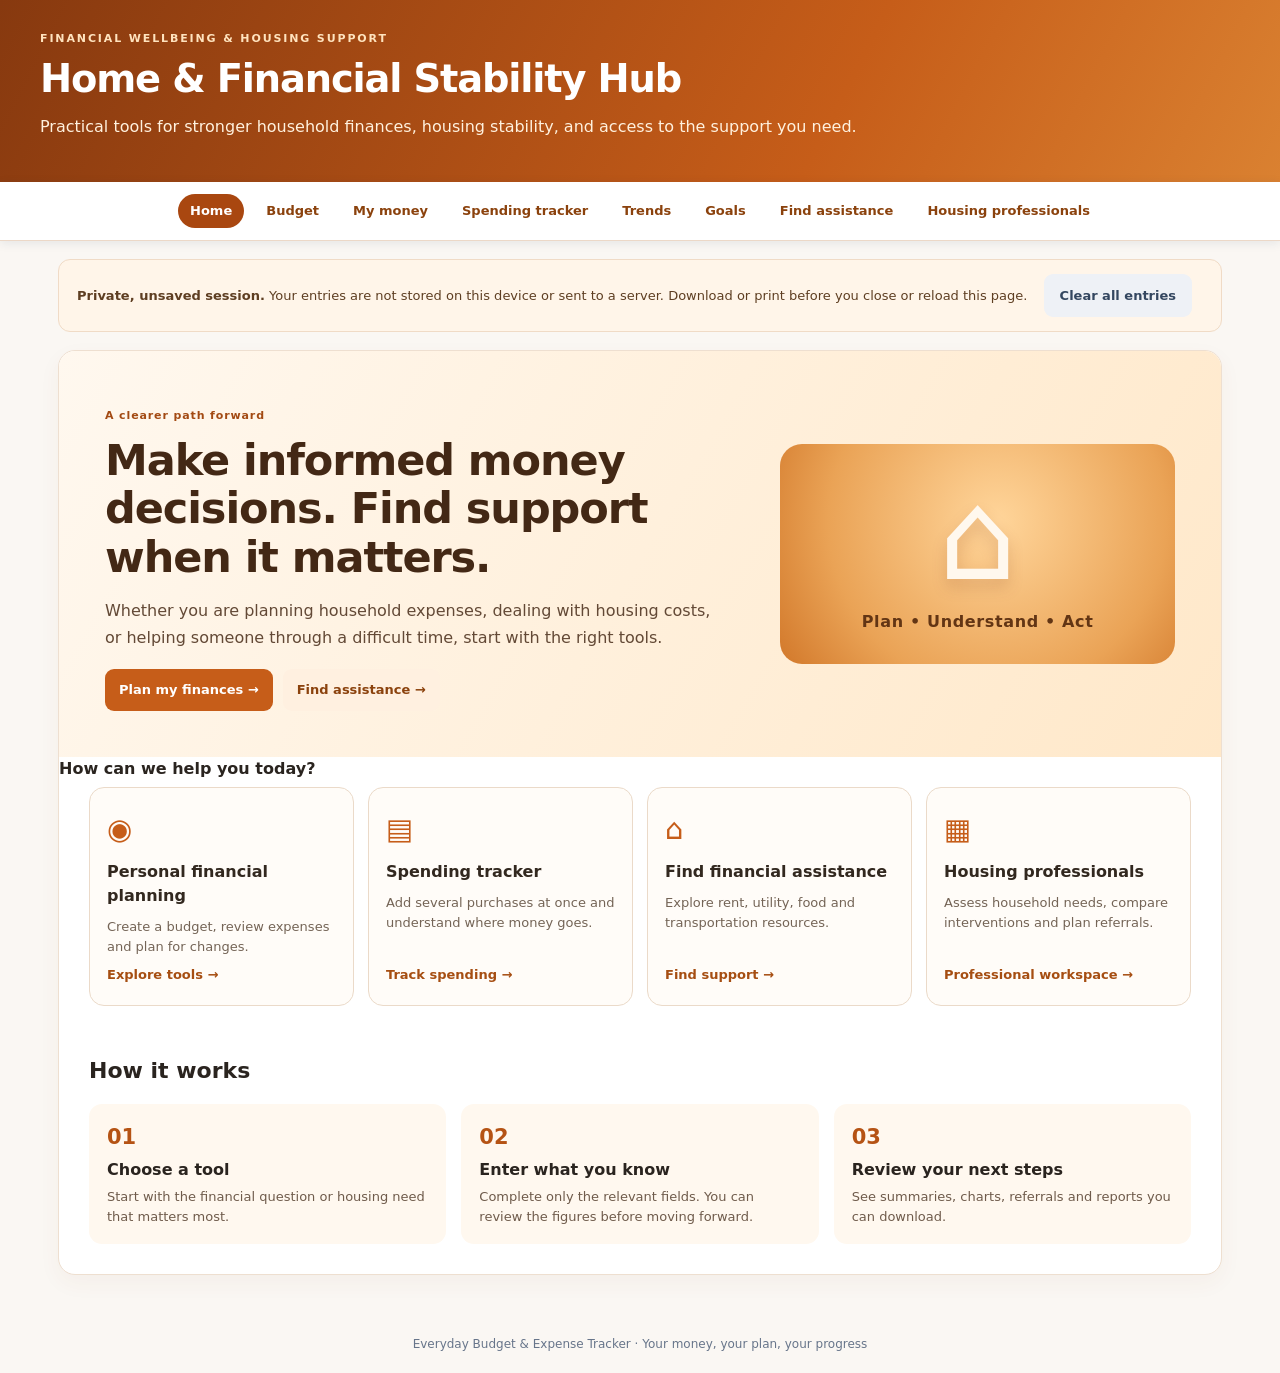
==== commit 0038f445: "Add files via upload" ====
--- a/index.html
+++ b/index.html
@@ -1,7 +1,12 @@
-<!doctype html><html lang="en"><head><meta charset="utf-8"><meta name="viewport" content="width=device-width, initial-scale=1"><meta name="theme-color" content="#183c69"><title>Everyday Budget & Expense Tracker</title><link rel="stylesheet" href="style.css"></head><body data-page="home">
-<header class="hero"><div class="hero-inner"><div><p class="eyebrow">PERSONAL FINANCE PLANNER</p><h1>Everyday Budget & Expense Tracker</h1><p>Plan your monthly budget, log everyday spending, and see how your finances change over time.</p></div></div></header>
-<nav class="site-nav" aria-label="Main navigation"><a href="#home" data-panel="home">Home</a><a href="#budget" data-panel="budget">Budget</a><a href="#money" data-panel="money">My money</a><a href="#daily" data-panel="daily">Daily expenses</a><a href="#trends" data-panel="trends">Trends</a><a href="#goals" data-panel="goals">Goals</a><a href="#help" data-panel="help">Find assistance</a><a href="professional.html">Housing professionals</a></nav><main class="shell"><div class="privacy-notice"><strong>Private, unsaved session.</strong> Your entries are not stored on this device or sent to a server. Download or print before you close or reload this page. <button class="subtle" id="clearEverything" type="button">Clear all entries</button></div>
-<section class="panel dashboard" id="overview"><div class="section-top"><div><span class="kicker">YOUR MONEY TODAY</span><h2>One place to understand your money</h2><p class="muted" id="welcomeNote">Create a budget to begin. Track what you spend and check your progress whenever you return.</p></div><span class="tag">Your private financial workspace</span></div><div class="stat-grid"><div class="stat"><span>Monthly money left</span><strong id="dashBalance">—</strong><small>After planned monthly costs</small></div><div class="stat"><span>Spent so far this month</span><strong id="dashSpent">$0</strong><small>Recorded daily purchases</small></div><div class="stat"><span>Suggested daily spending allowance</span><strong id="dashDaily">—</strong><small>Remaining budget ÷ days left</small></div><div class="stat"><span>Emergency fund</span><strong id="dashSavings">—</strong><small>Based on your last saved budget</small></div></div><div class="actions"><a class="page-cta" href="budget.html">Create or update budget →</a><a class="page-cta secondary" href="daily.html">Log a daily expense →</a><a class="page-cta secondary" href="help.html">Find local help →</a></div><p class="muted">Daily spending is recorded separately from the monthly plan. The daily allowance is only a planning guide; do not subtract the same expense twice.</p></section>
+<!doctype html><html lang="en"><head><meta charset="utf-8"><meta name="viewport" content="width=device-width, initial-scale=1"><meta name="theme-color" content="#A94710"><title>Home & Financial Stability Hub</title><link rel="stylesheet" href="style.css"></head><body data-page="home">
+<header class="hero"><div class="hero-inner"><div><p class="eyebrow">FINANCIAL WELLBEING & HOUSING SUPPORT</p><h1>Home & Financial Stability Hub</h1><p>Practical tools for stronger household finances, housing stability, and access to the support you need.</p></div></div></header>
+<nav class="site-nav" aria-label="Main navigation"><a href="#home" data-panel="home">Home</a><a href="#budget" data-panel="budget">Budget</a><a href="#money" data-panel="money">My money</a><a href="#daily" data-panel="daily">Spending tracker</a><a href="#trends" data-panel="trends">Trends</a><a href="#goals" data-panel="goals">Goals</a><a href="#help" data-panel="help">Find assistance</a><a href="professional.html">Housing professionals</a></nav><main class="shell"><div class="privacy-notice"><strong>Private, unsaved session.</strong> Your entries are not stored on this device or sent to a server. Download or print before you close or reload this page. <button class="subtle" id="clearEverything" type="button">Clear all entries</button></div>
+<section class="panel welcome-panel" id="overview">
+<div class="welcome-feature"><div><p class="kicker">A clearer path forward</p><h2>Make informed money decisions. Find support when it matters.</h2><p>Whether you are planning household expenses, dealing with housing costs, or helping someone through a difficult time, start with the right tools.</p><div class="actions"><a class="page-cta" href="budget.html">Plan my finances →</a><a class="page-cta secondary" href="help.html">Find assistance →</a></div></div><div class="welcome-art" aria-hidden="true"><div class="art-circle">⌂</div><div class="art-label">Plan • Understand • Act</div></div></div>
+<h3 class="start-heading">How can we help you today?</h3><div class="entry-tiles"><a href="budget.html" class="entry-tile"><span class="tile-icon">◉</span><strong>Personal financial planning</strong><span>Create a budget, review expenses and plan for changes.</span><b>Explore tools →</b></a><a href="daily.html" class="entry-tile"><span class="tile-icon">▤</span><strong>Spending tracker</strong><span>Add several purchases at once and understand where money goes.</span><b>Track spending →</b></a><a href="help.html" class="entry-tile"><span class="tile-icon">⌂</span><strong>Find financial assistance</strong><span>Explore rent, utility, food and transportation resources.</span><b>Find support →</b></a><a href="professional.html" class="entry-tile"><span class="tile-icon">▦</span><strong>Housing professionals</strong><span>Assess household needs, compare interventions and plan referrals.</span><b>Professional workspace →</b></a></div>
+<div class="how-it-works"><h3>How it works</h3><div class="how-steps"><div><span>01</span><strong>Choose a tool</strong><p>Start with the financial question or housing need that matters most.</p></div><div><span>02</span><strong>Enter what you know</strong><p>Complete only the relevant fields. You can review the figures before moving forward.</p></div><div><span>03</span><strong>Review your next steps</strong><p>See summaries, charts, referrals and reports you can download.</p></div></div></div>
+<div hidden aria-hidden="true"><span id="welcomeNote"></span><span id="dashBalance"></span><span id="dashSpent"></span><span id="dashDaily"></span><span id="dashSavings"></span></div>
+</section>
 <section class="panel" id="calculator"><div class="section-top"><div><span class="kicker">01 · START HERE</span><h2>Your budget calculator</h2><p class="muted">Start with whatever you know. Every field is optional; you can save a partial budget and add details later. All amounts are in US dollars.</p></div></div>
 <form id="budgetForm"><div class="top-fields"><label>Monthly take-home income ($)<input id="income" type="number" min="0" step="0.01" placeholder="Optional — e.g., 3500"></label><label>Gross monthly household income, before taxes ($)<input id="grossIncome" type="number" min="0" step="0.01" placeholder="Optional — needed only for housing-cost assessment"></label><label>Current emergency savings ($)<input id="savings" type="number" min="0" step="0.01" placeholder="Optional — e.g., 1500"></label><label>Budget month<input id="budgetMonth" type="month"></label></div>
 <div class="section-heading"><h3>Your monthly expenses</h3><p>Fill only the expenses that apply to you. Blank expense rows are ignored.</p></div>
@@ -13,7 +18,7 @@
 <div id="resultContent" hidden><div class="stat-grid"><div class="stat"><span>Income</span><strong id="statIncome"></strong></div><div class="stat"><span>Expenses</span><strong id="statExpenses"></strong></div><div class="stat"><span>Monthly balance</span><strong id="statBalance"></strong></div><div class="stat"><span>Savings coverage</span><strong id="statCoverage"></strong></div></div><p class="insight" id="budgetInsight"></p><div class="advice-grid"><div class="advice"><h3>How you are doing</h3><p id="decisionText"></p></div><div class="advice"><h3>Spending changes</h3><p id="trendText"></p></div></div><div class="pie-layout"><div class="pie-box"><h3>Your monthly budget breakdown</h3><canvas id="budgetPie" width="320" height="320" aria-label="Pie chart showing monthly expenses and remaining balance" role="img"></canvas></div><div class="legend" id="pieLegend"></div></div>
 <details class="disclosure"><summary>View the full summary of what you entered</summary><div class="disclosure-body" id="submittedSummary"></div></details>
 </div></section>
-<section class="panel" id="daily"><div class="section-top"><div><span class="kicker">03 · EVERYDAY SPENDING</span><h2>Record daily expenses</h2><p class="muted">Log purchases as they happen, including expenses not in your monthly plan. Daily entries are separate from the monthly budget so costs aren't counted twice.</p></div></div>
+<section class="panel" id="daily"><div class="section-top"><div><span class="kicker">03 · EVERYDAY SPENDING</span><h2>Spending tracker</h2><p class="muted">Add one or several purchases as they happen, including expenses not in your monthly plan. Daily entries are separate from the monthly budget so costs aren't counted twice.</p></div></div>
 <div class="quick-row"><span class="muted">Quick entry:</span> <button type="button" class="outline quick" data-quick="Groceries">Groceries</button> <button type="button" class="outline quick" data-quick="Bus fare">Bus / train</button> <button type="button" class="outline quick" data-quick="Restaurants">Dining</button> <button type="button" class="outline quick" data-quick="Medical bills">Medical</button> <button type="button" class="outline quick" data-quick="Other expense">Other</button></div><form id="dailyForm" class="daily-fields"><label>Date<input type="date" id="dailyDate" required></label><label>Expense category<select id="dailyCategory" required></select></label><label>Amount ($)<input type="number" id="dailyAmount" min="0.01" step="0.01" placeholder="0.00" required></label><button type="button" class="outline" id="addDailyRow">+ Add another expense</button><div id="dailyExtraRows" class="daily-extra-rows"></div><button class="primary" type="submit">Add expenses to this session</button></form>
 <details class="disclosure"><summary>Set up a recurring expense or upcoming bill</summary><form id="recurringForm" class="top-fields padded"><label>Bill name<input id="recName" maxlength="80" placeholder="e.g., Monthly transit pass" required></label><label>Category<select id="recCategory" required></select></label><label>Amount ($)<input type="number" id="recAmount" min="0.01" step=".01" required></label><label>Day due (1–28)<input type="number" id="recDay" min="1" max="28" required></label><button class="primary" type="submit">Save recurring bill</button></form><div id="recurringList" class="padded"></div><p class="muted padded">Reminders appear when you open this website; this version cannot send phone notifications or pay bills.</p></details><div id="upcomingBills" class="insight"></div><div class="daily-stats"><div><small>Spent today</small><strong id="todayTotal">$0.00</strong></div><div><small>Spent this month</small><strong id="monthDailyTotal">$0.00</strong></div><div><small>Daily transactions this month</small><strong id="dailyCount">0</strong></div></div>
 <div class="table-wrap"><table><thead><tr><th>Date</th><th>Category</th><th class="number">Amount</th><th></th></tr></thead><tbody id="dailyTable"></tbody></table></div><div class="actions"><button class="outline" id="exportDaily" type="button">Download daily expenses (CSV)</button></div></section>
--- a/style.css
+++ b/style.css
@@ -29,3 +29,30 @@
 :root{--navy:#173a59;--teal:#147c73} .hero{background:linear-gradient(120deg,#15344f,#20667a)}.primary,.entry-actions .main-entry{background:#147c73;color:#fff}.primary:hover{background:#11675f}.site-nav a.active{background:#176f72}.kicker{color:#166c78}.outline{color:#176476;border-color:#90b9bd}.outline:hover{background:#eef8f7}button:focus-visible,a:focus-visible{outline:3px solid #f7b958;outline-offset:2px}#caseChart{max-width:100%;height:auto}
 
 .need-grid,.plan-grid{display:grid;grid-template-columns:repeat(2,minmax(0,1fr));gap:10px;margin:15px 0}.need-grid label,.plan-item{display:flex;align-items:flex-start;gap:10px;border:1px solid #d6e3ef;background:#f6fafe;border-radius:10px;padding:12px;font-size:13px;line-height:1.5}.need-grid input,.plan-item input{width:auto;min-width:17px;height:17px;margin:2px 0;flex:none}.urgency-panel{border-radius:11px;padding:17px;background:#eaf5f3;border-left:4px solid #178678;margin:12px 0}.urgency-panel.urgent{background:#fff0df;border-left-color:#bb6519;font-weight:650}.plan-item:has(input:checked){background:#e8f6ef}@media(max-width:700px){.need-grid,.plan-grid{grid-template-columns:1fr}}@media print{#casePlan .plan-item input,#caseChecklist .plan-item input{display:inline-block!important}}
+
+/* ORANGE DESIGN SYSTEM — warm, professional, and legible */
+:root{--orange:#C65D19;--burnt:#A94710;--amber:#E99A48;--ink:#2A241F;--muted:#6D625B;--cream:#FFF9F3;--line:#EEDFD0;background:#FAF7F3;color:var(--ink)}
+body{background:#FAF7F3;color:var(--ink)}
+.hero{background:linear-gradient(117deg,#87390F,#C65D19 65%,#DA8131);padding:31px 22px 43px}
+.hero h1{letter-spacing:-.03em}.hero p{color:#FFF1DE}.hero .eyebrow{color:#FFE3BE}
+.panel,.entry-card{border-color:var(--line);box-shadow:0 8px 22px #7A4A230c}
+.site-nav{border-color:#ECD8C7}.site-nav a{color:#8B420D}.site-nav a.active{background:#A94710!important;color:#FFF}.site-nav a:hover{background:#FFF0DF}
+.primary,.page-cta,.entry-actions .main-entry{background:var(--orange)!important;color:#fff!important}.primary:hover,.page-cta:hover{background:var(--burnt)!important}
+.page-cta.secondary{background:#FFF0E0!important;color:#8B420D!important}
+.kicker,.eyebrow{color:#A34A13}.outline{color:#984910;border-color:#DDBB99}.outline:hover{background:#FFF5E9}
+input:focus,select:focus{outline:3px solid #F4BC77}button:focus-visible,a:focus-visible{outline:3px solid #F3AA49;outline-offset:2px}
+.stat,.expense-row,.trend-card,.resource,.entry-feature{background:#FFFBF6;border-color:#EBDAC9}
+.insight,.assessment,.local-finder,.totals-strip,.daily-stats,.privacy-notice{background:#FFF5E9;border-color:#F0DBC6;color:#5E3E22}
+.progress>div{background:#BF5D19}.tag{background:#FDE9D5;color:#84410F}
+.welcome-panel{padding:0!important;overflow:hidden}.welcome-feature{padding:clamp(25px,4vw,46px);display:grid;grid-template-columns:1.65fr 1fr;gap:24px;align-items:center;background:linear-gradient(120deg,#FFF8EF,#FFE8C9)}
+.welcome-feature h2{font-size:clamp(27px,3.5vw,43px);line-height:1.13;max-width:690px;margin:9px 0 17px;color:#432815}
+.welcome-feature p:not(.kicker){color:#634936;max-width:620px;font-size:16px;line-height:1.65}
+.welcome-art{position:relative;display:flex;align-items:center;justify-content:center;flex-direction:column;min-height:220px;border-radius:22px;background:radial-gradient(circle at 55% 35%,#FFD59A,#EAA356 65%,#D2782A);overflow:hidden}
+.art-circle{font-size:124px;line-height:1;color:#fff8ee;text-shadow:0 8px 15px #8b401c35}.art-label{color:#623514;font-weight:800;margin-top:12px;letter-spacing:.04em}
+.start-heading,.how-it-works h3{font-size:22px;margin:26px 30px 17px}.entry-tiles{padding:0 30px 22px;display:grid;grid-template-columns:repeat(4,minmax(0,1fr));gap:14px}
+.entry-tile{display:flex;flex-direction:column;gap:9px;padding:20px 17px;text-decoration:none;color:#32281F;background:#FFFCF8;border:1px solid #EBDAC9;border-radius:15px;min-height:195px;transition:transform .16s,box-shadow .16s}
+.entry-tile:hover{transform:translateY(-3px);box-shadow:0 8px 18px #8B4B191c}.entry-tile strong{font-size:16px}.entry-tile span:not(.tile-icon){font-size:13px;color:#746456;line-height:1.5}.entry-tile b{margin-top:auto;color:#A64E12;font-size:13px}.tile-icon{font-size:29px;color:#C65D19}
+.how-it-works{padding:0 30px 30px}.how-it-works h3{margin-left:0}.how-steps{display:grid;grid-template-columns:repeat(3,1fr);gap:15px}.how-steps>div{background:#FFF8EF;border-radius:13px;padding:18px}.how-steps span{display:block;color:#B55314;font-weight:800;font-size:21px}.how-steps strong{display:block;margin:5px 0}.how-steps p{margin:0;color:#6F5B4B;font-size:13px}
+@media(max-width:850px){.entry-tiles{grid-template-columns:repeat(2,1fr)}.welcome-feature{grid-template-columns:1fr}.welcome-art{min-height:130px}.art-circle{font-size:70px}}
+@media(max-width:540px){.entry-tiles,.how-steps{grid-template-columns:1fr}.entry-tiles{padding:0 16px 20px}.how-it-works{padding:0 16px 20px}.start-heading{margin-left:16px}.welcome-feature{padding:24px}.entry-tile{min-height:155px}}
+@media print{.welcome-panel{display:none!important}}
